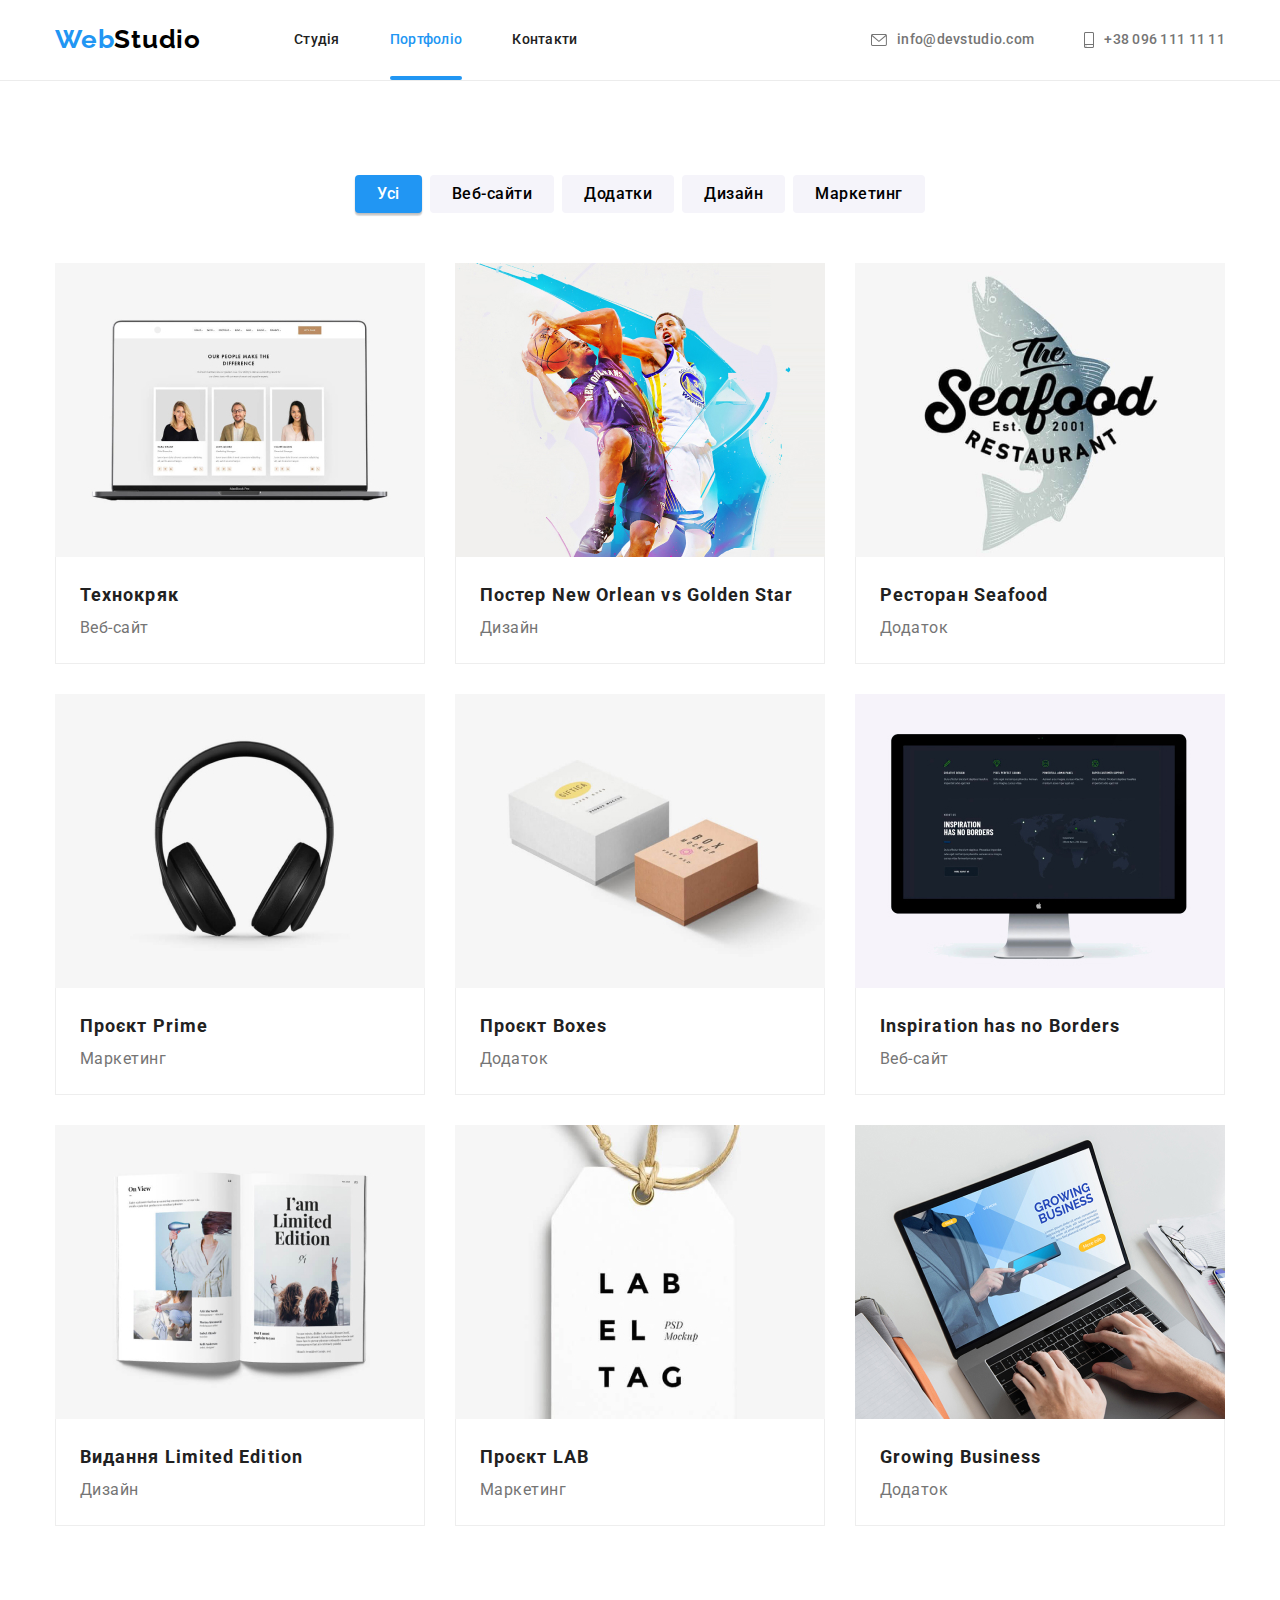
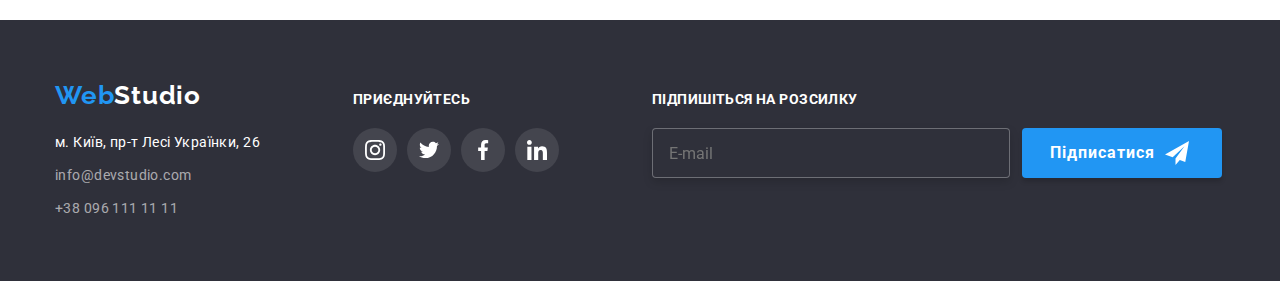
==== portfolio.html @ b96e7223 "Initial commit" ====
<!DOCTYPE html>
<html lang="uk">
  <head>
    <meta charset="UTF-8" />
    <meta http-equiv="X-UA-Compatible" content="IE=edge" />
    <meta name="viewport" content="width=device-width, initial-scale=1.0" />
    <title>Document</title>
    <link rel="preconnect" href="https://fonts.googleapis.com" />
    <link rel="preconnect" href="https://fonts.gstatic.com" crossorigin />
    <link
      href="https://fonts.googleapis.com/css2?family=Raleway:wght@700&family=Roboto:wght@400;500;700;900&display=swap"
      rel="stylesheet"
    />
    <link
      rel="stylesheet"
      href="https://cdnjs.cloudflare.com/ajax/libs/modern-normalize/1.0.0/modern-normalize.min.css"
    />
    <link rel="stylesheet" href="./styles/styles.css" />
    <link rel="stylesheet" href="./css/main.min.css" />
  </head>

  <body>
    <!-- Верхня лінія -->
    <header class="header">
      <div class="container nav-container">
        <nav class="nav">
          <a href="./index.html" class="logo logo-nav" lang="en"
            ><span class="logo-blue">Web</span>Studio</a
          >

          <ul class="menu-nav">
            <li class="menu-nav-item">
              <a href="./index.html" class="link link-menu-nav">Студія</a>
            </li>
            <li class="menu-nav-item">
              <a href="./portfolio.html" class="link link-menu-nav current">Портфоліо</a>
            </li>
            <li class="menu-nav-item">
              <a href="./" class="link link-menu-nav">Контакти</a>
            </li>
          </ul>
        </nav>
        <ul class="menu-nav">
          <li class="menu-item">
            <a href="mailto:info@devstudio.com" class="link link-menu">
              <svg class="link-menu-icon" width="16px" height="12px">
                <use href="./images/icons.svg#envelope"></use>
              </svg>
              info@devstudio.com</a
            >
          </li>
          <li class="menu-item">
            <a href="tel:+380961111111" class="link link-menu">
              <svg class="link-menu-icon" width="10px" height="16px">
                <use href="./images/icons.svg#smartphone"></use></svg
              >+38 096 111 11 11</a
            >
          </li>
        </ul>
      </div>
    </header>

    <!-- Портфоліо -->
    <main>
      <h1 class="hidden-title visually-hidden">Портфоліо</h1>
      <!-- Фільтри -->
      <section class="section filters">
        <div class="container container-filters">
          <h2 class="hidden-title visually-hidden">Проєкти</h2>
          <ul class="filters-list">
            <li class="filter filter-blue">
              <button class="filter-button filter-button-blue" type="button">Усі</button>
            </li>
            <li class="filter"><button class="filter-button" type="button">Веб-сайти</button></li>
            <li class="filter"><button class="filter-button" type="button">Додатки</button></li>
            <li class="filter"><button class="filter-button" type="button">Дизайн</button></li>
            <li class="filter"><button class="filter-button" type="button">Маркетинг</button></li>
          </ul>
          <!-- Проєкти -->
          <ul class="project-list">
            <li class="project">
              <a class="project-link" href="#">
                <img
                  class="project-img"
                  src="./images/portfolio/project1.jpg"
                  alt="ноутбук з веб-сатом на моніторі"
                  width="370"
                  height="294"
                />
                <div class="project-label">
                  <p class="project-text">
                    Ресурс пропонує комплексні пропозиції з різним рівнем функціоналу та сервісів.
                    Все це дозволить відвідувачу отримати вичерпні відомості про компанію чи
                    приватну особу.
                  </p>
                </div>
                <div class="container-project">
                  <h3 class="project-title">Технокряк</h3>
                  <p class="post project-post">Веб-сайт</p>
                </div>
              </a>
            </li>

            <li class="project">
              <a class="project-link" href="#">
                <img
                  class="project-img"
                  src="./images/portfolio/project2.jpg"
                  alt="постер бескетболістів, які боряться за м'яч"
                  width="370"
                  height="294"
                />
                <div class="project-label">
                  <p class="project-text">
                    Ресурс пропонує комплексні пропозиції з різним рівнем функціоналу та сервісів.
                    Все це дозволить відвідувачу отримати вичерпні відомості про компанію чи
                    приватну особу.
                  </p>
                </div>
                <div class="container-project">
                  <h3 class="project-title">
                    Постер <span lang="en">New Orlean vs Golden Star</span>
                  </h3>
                  <p class="post project-post">Дизайн</p>
                </div>
              </a>
            </li>

            <li class="project">
              <a class="project-link" href="#">
                <img
                  class="project-img"
                  src="./images/portfolio/project3.jpg"
                  alt="логотип ресторану"
                  width="370"
                  height="294"
                />
                <div class="project-label">
                  <p class="project-text">
                    Ресурс пропонує комплексні пропозиції з різним рівнем функціоналу та сервісів.
                    Все це дозволить відвідувачу отримати вичерпні відомості про компанію чи
                    приватну особу.
                  </p>
                </div>
                <div class="container-project">
                  <h3 class="project-title">Ресторан <span lang="en">Seafood</span></h3>
                  <p class="post project-post">Додаток</p>
                </div>
              </a>
            </li>

            <li class="project">
              <a class="project-link" href="#">
                <img
                  class="project-img"
                  src="./images/portfolio/project4.jpg"
                  alt="бездротові навушники чорного кольору"
                  width="370"
                  height="294"
                />
                <div class="project-label">
                  <p class="project-text">
                    Ресурс пропонує комплексні пропозиції з різним рівнем функціоналу та сервісів.
                    Все це дозволить відвідувачу отримати вичерпні відомості про компанію чи
                    приватну особу.
                  </p>
                </div>
                <div class="container-project">
                  <h3 class="project-title">Проєкт <span lang="en">Prime</span></h3>
                  <p class="post project-post">Маркетинг</p>
                </div>
              </a>
            </li>

            <li class="project">
              <a class="project-link" href="#">
                <img
                  class="project-img"
                  src="./images/portfolio/project5.jpg"
                  alt="біла та коричнева коричнева коробки різного розміру"
                  width="370"
                  height="294"
                />
                <div class="project-label">
                  <p class="project-text">
                    Ресурс пропонує комплексні пропозиції з різним рівнем функціоналу та сервісів.
                    Все це дозволить відвідувачу отримати вичерпні відомості про компанію чи
                    приватну особу.
                  </p>
                </div>
                <div class="container-project">
                  <h3 class="project-title">Проєкт <span lang="en">Boxes</span></h3>
                  <p class="post project-post">Додаток</p>
                </div>
              </a>
            </li>

            <li class="project">
              <a class="project-link" href="#">
                <img
                  class="project-img"
                  src="./images/portfolio/project6.jpg"
                  alt="веб-сайт чорного кольору зображений на моніторі"
                  width="370"
                  height="294"
                />
                <div class="project-label">
                  <p class="project-text">
                    Ресурс пропонує комплексні пропозиції з різним рівнем функціоналу та сервісів.
                    Все це дозволить відвідувачу отримати вичерпні відомості про компанію чи
                    приватну особу.
                  </p>
                </div>
                <div class="container-project">
                  <h3 class="project-title"><span lang="en">Inspiration has no Borders</span></h3>
                  <p class="post project-post">Веб-сайт</p>
                </div>
              </a>
            </li>

            <li class="project">
              <a class="project-link" href="#">
                <img
                  class="project-img"
                  src="./images/portfolio/project7.jpg"
                  alt="буклет з фотографіями"
                  width="370"
                  height="294"
                />
                <div class="project-label">
                  <p class="project-text">
                    Ресурс пропонує комплексні пропозиції з різним рівнем функціоналу та сервісів.
                    Все це дозволить відвідувачу отримати вичерпні відомості про компанію чи
                    приватну особу.
                  </p>
                </div>
                <div class="container-project">
                  <h3 class="project-title">Видання <span lang="en">Limited Edition</span></h3>
                  <p class="post project-post">Дизайн</p>
                </div>
              </a>
            </li>

            <li class="project">
              <a class="project-link" href="#">
                <img
                  class="project-img"
                  src="./images/portfolio/project8.jpg"
                  alt="бірка білого кольору з чорними літерами"
                  width="370"
                  height="294"
                />
                <div class="project-label">
                  <p class="project-text">
                    Ресурс пропонує комплексні пропозиції з різним рівнем функціоналу та сервісів.
                    Все це дозволить відвідувачу отримати вичерпні відомості про компанію чи
                    приватну особу.
                  </p>
                </div>
                <div class="container-project">
                  <h3 class="project-title">Проєкт <span lang="en">LAB</span></h3>
                  <p class="post project-post">Маркетинг</p>
                </div>
              </a>
            </li>

            <li class="project">
              <a class="project-link" href="#">
                <img
                  class="project-img"
                  src="./images/portfolio/project9.jpg"
                  alt="зображення рук людини крупним планом, що працює за ноутбуком"
                  width="370"
                  height="294"
                />
                <div class="project-label">
                  <p class="project-text">
                    Ресурс пропонує комплексні пропозиції з різним рівнем функціоналу та сервісів.
                    Все це дозволить відвідувачу отримати вичерпні відомості про компанію чи
                    приватну особу.
                  </p>
                </div>
                <div class="container-project">
                  <h3 class="project-title"><span lang="en">Growing Business</span></h3>
                  <p class="post project-post">Додаток</p>
                </div>
              </a>
            </li>
          </ul>
        </div>
      </section>
    </main>

    <!-- Футер -->
    <footer class="footer">
      <div class="container container-footer">
        <div class="container-footer-address">
          <a href="./index.html" class="logo" lang="en"><span class="logo-blue">Web</span>Studio</a>
          <address class="address">
            <ul class="address-list">
              <li class="address-item">
                <a
                  href="https://goo.gl/maps/6CgAFwVwDC26auBPA"
                  target="_blank"
                  class="link link-map"
                  rel="noopener noreferrer"
                  >м. Київ, пр-т Лесі Українки, 26</a
                >
              </li>
              <li class="address-item">
                <a href="mailto:info@devstudio.com" class="link address-link">info@devstudio.com</a>
              </li>
              <li class="address-item">
                <a href="tel:+380961111111" class="link address-link">+38 096 111 11 11</a>
              </li>
            </ul>
          </address>
        </div>
        <div class="container-footer-social">
          <h3 class="footer-title">Приєднуйтесь</h3>
          <ul class="social-list">
            <li class="social-item-footer">
              <a class="social-link-footer" href="#">
                <svg class="social-icon-footer" width="20" height="20">
                  <use href="./images/icons.svg#instagram"></use>
                </svg>
              </a>
            </li>
            <li class="social-item-footer">
              <a class="social-link-footer" href="#">
                <svg class="social-icon-footer" width="20" height="20">
                  <use href="./images/icons.svg#twitter"></use>
                </svg>
              </a>
            </li>
            <li class="social-item-footer">
              <a class="social-link-footer" href="#">
                <svg class="social-icon-footer" width="20" height="20">
                  <use href="./images/icons.svg#facebook"></use>
                </svg>
              </a>
            </li>
            <li class="social-item-footer">
              <a class="social-link-footer" href="#">
                <svg class="social-icon-footer" width="20" height="20">
                  <use href="./images/icons.svg#linkedin"></use>
                </svg>
              </a>
            </li>
          </ul>
        </div>
        <div class="footer-email-input">
          <h3 class="email-title">Підпишіться на розсилку</h3>
          <form class="footer-input-form" name="signup_form">
            <input class="email-input" type="email" name="email" placeholder="E-mail" />

            <button class="email-button" type="submit">
              Підписатися<svg class="email-icon" width="24" height="24">
                <use href="./images/icons.svg#send"></use>
              </svg>
            </button>
          </form>
        </div>
      </div>
    </footer>
  </body>
</html>
---- styles/styles.css ----
:root {
  --primery-black-color: #212121;
  --primery-white-color: #ffffff;
  --secondary-text-color: #757575;
  --accent-blue-color: #2196f3;
  --accent-black-color: #000000;
  --secondary-black-color: #2f303a;
  --transparency-white-color: #ffffff99;
  --hover-blue-color: #188ce8;
  --header-line-color: #ececec;
  --secondary-white-color: #f5f4fa;
  --border-line-color: #eeeeee;
}

/*========== Загальні стилі =========== */

/* * {
  box-sizing: border-box;
} */
h1,
h2,
h3,
h4,
p {
  margin-top: 0;
  margin-bottom: 0;
}

ul,
ol {
  margin-top: 0;
  margin-bottom: 0;
  padding-left: 0;
}

img {
  display: block;
}

ul {
  list-style: none;
}

body {
  background-color: var(--primery-white-color);
  color: var(--primery-black-color);

  font-family: 'roboto', sans-serif;
}

.container {
  width: 1200px;
  margin-left: auto;
  margin-right: auto;
  padding-left: 15px;
  padding-right: 15px;
}

.section {
  padding-top: 94px;
  padding-bottom: 94px;
}

.visually-hidden {
  position: absolute;
  width: 1px;
  height: 1px;
  margin: -1px;
  border: 0;
  padding: 0;

  white-space: nowrap;
  clip-path: inset(100%);
  clip: rect(0 0 0 0);
  overflow: hidden;
}

.link {
  text-decoration: none;

  transition: color 250ms;
  transition-timing-function: cubic-bezier(0.4, 0, 0.2, 1);
}
/*========== Загальні стилі =========== */

/*========== Верхня лінія / Футер ========== */

.nav-container {
  display: flex;
  align-items: center;
  justify-content: space-between;
}

.header {
  /* padding-top: 32px;
  padding-bottom: 32px; */
  border-bottom: 1px solid var(--header-line-color);
}

.nav {
  display: flex;
}

.menu-nav {
  display: flex;
  align-items: center;
}

.menu {
  display: flex;
}

.logo-nav {
  padding-top: 24px;
  padding-bottom: 25px;
  margin-right: 93px;
}

.menu-nav-item:not(:last-child) {
  margin-right: 50px;
}

.logo {
  color: var(--accent-black-color);
  font-family: 'raleway', sans-serif;
  font-weight: 700;
  font-size: 26px;
  line-height: 1.19;
  letter-spacing: 0.03em;
  text-decoration: none;
}

.logo-blue {
  color: var(--accent-blue-color);
}

.link-menu-nav {
  display: block;
  padding-top: 32px;
  padding-bottom: 32px;

  color: var(--primery-black-color);
  font-weight: 500;
  font-size: 14px;
  line-height: 1.14;
  letter-spacing: 0.02em;
}
.current {
  position: relative;
  color: var(--accent-blue-color);
}

.current::after {
  content: '';
  position: absolute;
  bottom: 0;

  display: block;
  width: 100%;
  height: 4px;
  background-color: var(--accent-blue-color);
  border-radius: 2px;
}

.link-menu {
  display: flex;
  align-items: center;
  padding-top: 32px;
  padding-bottom: 32px;

  color: var(--secondary-text-color);
  font-weight: 500;
  font-size: 14px;
  line-height: 1.14;
  letter-spacing: 0.02em;
}

.link-menu-icon {
  fill: currentColor;
  margin-right: 10px;
}

.menu-item:not(:first-child) {
  margin-left: 50px;
}

.footer {
  padding-top: 60px;
  padding-bottom: 60px;

  background-color: var(--secondary-black-color);
}

.footer .logo {
  color: var(--primery-white-color);
}

.address {
  margin-top: 20px;
}

.address-item:nth-child(2n) {
  margin-top: 9px;
  margin-bottom: 9px;
}

.link:hover,
.link:focus {
  color: var(--accent-blue-color);
  text-decoration: none;
}

.link-map {
  color: var(--primery-white-color);

  font-size: 14px;
  line-height: 1.71;
  font-style: normal;
  letter-spacing: 0.03em;
}

.link-map:hover,
.link-map:focus {
  color: var(--accent-blue-color);

  transition: color 250ms;
  transition-timing-function: cubic-bezier(0.4, 0, 0.2, 1);
}

.address-link {
  color: var(--transparency-white-color);

  font-size: 14px;
  line-height: 1.71;
  font-style: normal;
  letter-spacing: 0.03em;

  transition: color 250ms;
  transition-timing-function: cubic-bezier(0.4, 0, 0.2, 1);
}

.address-link:hover,
.address-link:focus {
  color: var(--accent-blue-color);
}

.container-footer {
  display: flex;
  align-items: baseline;
  gap: 93px;
}

/* .container-footer-social {
  margin-left: 93px;
  margin-right: 93px;
} */

.footer-title {
  margin-bottom: 20px;

  font-size: 14px;
  line-height: 1.14;
  letter-spacing: 0.03em;
  text-transform: uppercase;

  color: var(--primery-white-color);
}

.social-link-footer {
  display: flex;
  align-items: center;
  justify-content: center;
  width: 44px;
  height: 44px;
  border-radius: 50%;
  outline: none;
  background: rgba(255, 255, 255, 0.1);

  transition: background-color 250ms;
  transition-timing-function: cubic-bezier(0.4, 0, 0.2, 1);
}
.social-icon-footer {
  fill: var(--primery-white-color);
}

.social-link-footer:hover,
.social-link-footer:focus {
  background-color: var(--accent-blue-color);
}

.footer-email-input {
  width: 570px;
  height: 86px;
}

.email-title {
  margin-bottom: 20px;

  font-size: 14px;
  line-height: 1.14;
  letter-spacing: 0.03em;
  text-transform: uppercase;

  color: var(--primery-white-color);
}

.footer-input-form {
  display: flex;
}

.email-input {
  width: 358px;
  height: 50px;
  margin-right: 12px;
  padding: 15px 16px;

  color: rgba(255, 255, 255, 0.6);
  background-color: #2f303a;

  border: 1px solid rgba(255, 255, 255, 0.3);
  filter: drop-shadow(0px 4px 4px rgba(0, 0, 0, 0.15));
  border-radius: 4px;

  outline: transparent;

  transition: border-color 250ms;
  transition-timing-function: cubic-bezier(0.4, 0, 0.2, 1);
}

.email-input:hover,
.email-input:focus {
  border-color: var(--accent-blue-color);
}

.email-button {
  width: 200px;
  height: 50px;
  padding: 10px 28px;

  box-shadow: 0px 4px 4px rgba(0, 0, 0, 0.15);
  border-radius: 4px;
  border: 0;

  color: var(--primery-white-color);
  background-color: var(--accent-blue-color);

  font-weight: 700;
  font-size: 16px;
  line-height: 1.88;
  text-align: center;
  letter-spacing: 0.06em;

  display: flex;
  align-items: center;
  text-align: center;

  cursor: pointer;
}

.email-button:hover,
.email-button:focus {
  background-color: var(--hover-blue-color);
}

.email-icon {
  fill: var(--primery-white-color);
  margin-left: 10px;
  height: 100%;
}

/*========== Верхня лінія / Футер ========== */

/*= = = = = CSS index.html = = = = = */

/* =========== Герой ========== */
.hero {
  max-width: 1600px;
  height: 600px;
  margin-left: auto;
  margin-right: auto;
  padding-top: 200px;
  padding-bottom: 200px;
  background-image: linear-gradient(rgba(47, 48, 58, 0.4), rgba(47, 48, 58, 0.4)),
    url(../images/hero.jpg);
  background-color: #c4c4c4;
  background-repeat: no-repeat;
  background-position: center;
}

.hero-title {
  width: 696px;
  margin-left: auto;
  margin-right: auto;
  margin-bottom: 30px;

  color: var(--primery-white-color);
  font-weight: 900;
  font-size: 44px;
  line-height: 1.36;
  text-align: center;
  letter-spacing: 0.06em;
  text-transform: uppercase;
}

.hero-button {
  width: 216px;
  height: 50px;
  margin: 0 auto;
  display: block;

  box-shadow: 0px 4px 4px rgba(0, 0, 0, 0.15);
  border-radius: 4px;
  border: 0;

  color: var(--primery-white-color);
  background-color: var(--accent-blue-color);

  font-weight: 700;
  font-size: 16px;
  line-height: 1.88;
  text-align: center;
  letter-spacing: 0.06em;

  cursor: pointer;

  transition: background-color 250ms;
  transition-timing-function: cubic-bezier(0.4, 0, 0.2, 1);
}

.hero-button:hover,
.hero-button:focus {
  background-color: var(--hover-blue-color);
}
/* =========== Герой ========== */

/*= = = = = CSS index.html = = = = = */

/*========== Особливості =========== */

.features {
  padding-bottom: 94px;
}

.features-list {
  display: flex;
}

.features-item {
  width: 270px;
}

.icon-container {
  display: flex;
  align-items: center;
  justify-content: center;
  height: 120px;
  margin-bottom: 30px;
  background-color: var(--secondary-white-color);
  border-radius: 4px;
}

.features-item:not(:last-child) {
  margin-right: 30px;
}

.features-title {
  margin-bottom: 10px;

  font-size: 14px;
  line-height: 1.14;
  text-transform: uppercase;
  letter-spacing: 0.03em;
}

.features-post {
  font-size: 14px;
  line-height: 1.71;
  letter-spacing: 0.03em;
}

.post {
  color: var(--secondary-text-color);
}

/*========== Особливості =========== */

/*========== Чим ми займаємось ========== */
.images {
  padding-top: 0;
}

.images-list {
  display: flex;
}

.img {
  position: relative;
}

.img:not(:last-child) {
  margin-right: 30px;
}

.images-label {
  position: absolute;
  bottom: 0;

  width: 370px;
  height: 70px;

  z-index: 1;

  display: flex;
  align-items: center;
  justify-content: center;

  background: rgba(47, 48, 58, 0.8);
}

.images-text {
  font-weight: 700;
  font-size: 14px;
  line-height: 1.14;
  text-align: center;
  letter-spacing: 0.03em;
  text-transform: uppercase;

  color: #ffffff;
}

.images-title {
  margin-bottom: 50px;

  font-size: 36px;
  line-height: 1.17;
  text-align: center;
  letter-spacing: 0.03em;
}
/*========== Чим ми займаємось ========== */

/*========== Наша команда ========== */
.team {
  background-color: var(--secondary-white-color);
}

.team-title {
  margin-bottom: 50px;

  font-size: 36px;
  line-height: 1.17;
  text-align: center;
  letter-spacing: 0.03em;
}

.cards {
  display: flex;
  flex-wrap: wrap;
  gap: 30px;
}

.card {
  width: 270px;

  box-shadow: 0px 1px 3px rgba(0, 0, 0, 0.12), 0px 1px 1px rgba(0, 0, 0, 0.14),
    0px 2px 1px rgba(0, 0, 0, 0.2);
  border-radius: 0px 0px 4px 4px;
}

.container-card-info {
  padding: 30px;
  background-color: var(--primery-white-color);
  /* display: flex;
  flex-direction: column;
  align-items: center;
  flex-grow: 1; */
}

.card-title {
  margin-bottom: 10px;

  font-weight: 500;
  font-size: 16px;
  line-height: 1.19;
  text-align: center;
  letter-spacing: 0.03em;
}

.card-post {
  line-height: 1.19;
  text-align: center;
  letter-spacing: 0.03em;
  margin-bottom: 16px;
}

.social-list {
  display: flex;
  gap: 10px;
  align-items: center;
  justify-content: center;
}

.social-link {
  display: flex;
  align-items: center;
  justify-content: center;
  width: 44px;
  height: 44px;
  border-radius: 50%;
  outline: transparent;

  transition: background-color 250ms;
  transition-timing-function: cubic-bezier(0.4, 0, 0.2, 1);
}

.social-link:hover,
.social-link:focus {
  background-color: var(--accent-blue-color);
}

.social-link:hover .social-icon,
.social-link:focus .social-icon {
  fill: var(--primery-white-color);
}

.social-icon {
  fill: #afb1b8;

  transition: fill 250ms;
  transition-timing-function: cubic-bezier(0.4, 0, 0.2, 1);
}

/* ========= Наша команда ========= */

/* ========= Постійні клієнти ========= */

.clients-list {
  display: flex;
  gap: 30px;
}

.clients-link {
  display: flex;
  align-items: center;
  justify-content: center;

  width: 170px;
  height: 92px;
  border: 1px solid #afb1b8;
  border-radius: 4px;

  outline: transparent;

  transition: border-color 250ms;
  transition-timing-function: cubic-bezier(0.4, 0, 0.2, 1);
}

.clients-link:hover,
.clients-link:focus {
  border-color: var(--accent-blue-color);
}

.clients-icon {
  fill: #afb1b8;

  transition: fill 250ms;
  transition-timing-function: cubic-bezier(0.4, 0, 0.2, 1);
}

.clients-link:hover .clients-icon,
.clients-link:focus .clients-icon {
  fill: var(--accent-blue-color);
}

/*= = = = = CSS portfolio.html = = = = = */

/* ========== Портфоліо ========== */

.project-list {
  display: flex;
  flex-wrap: wrap;
  gap: 30px;
}

.project {
  width: 370px;
  background-color: var(--primery-white-color);
}

.container-project {
  position: relative;
  overflow: hidden;

  display: flex;
  flex-direction: column;

  padding: 20px 24px;

  background: var(--primery-white-color);
  border-bottom: 1px solid var(--border-line-color);
  border-left: 1px solid var(--border-line-color);
  border-right: 1px solid var(--border-line-color);
}

.project-link {
  position: relative;
  overflow: hidden;
  display: flex;
  flex-direction: column;
  text-decoration: none;

  outline: transparent;

  transition: box-shadow 250ms;
  transition-timing-function: cubic-bezier(0.4, 0, 0.2, 1);
}

.project-link:hover,
.project-link:focus {
  box-shadow: 0px 1px 1px rgba(0, 0, 0, 0.12), 0px 4px 4px rgba(0, 0, 0, 0.06),
    1px 4px 6px rgba(0, 0, 0, 0.16);
}

.project-link:hover .project-label,
.project-link:focus .project-label {
  transform: translateY(0);
}

.project-title {
  font-size: 18px;
  line-height: 2;
  letter-spacing: 0.06em;

  color: var(--primery-black-color);
}

.project-post {
  line-height: 1.88;
  letter-spacing: 0.03em;
}

.project-label {
  position: absolute;
  top: 0;
  left: 0;
  width: 100%;
  height: 100%;
  /* height: 294px; */

  padding: 63px 24px;

  transform: translateY(100%);

  transition: transform 250ms;
  transition-timing-function: cubic-bezier(0.4, 0, 0.2, 1);

  background: rgba(33, 150, 243, 0.9);
}

.project-text {
  font-style: normal;
  font-weight: 400;
  font-size: 18px;
  line-height: 1.56;
  /* or 156% */

  letter-spacing: 0.03em;

  color: #ffffff;
}

/* ========== Портфоліо ========== */

/* ========== Фільтри ========== */
.container-filters {
  display: flex;
  flex-direction: column;
  align-items: center;
}

.filters-list {
  margin-bottom: 50px;

  display: flex;
  gap: 8px;
}

.filter-button {
  padding: 6px 22px;
  border-radius: 4px;
  border: 0;

  background-color: var(--secondary-white-color);

  font-weight: 500;
  font-size: 16px;
  line-height: 1.62;
  text-align: center;
  letter-spacing: 0.03em;

  cursor: pointer;

  transition: box-shadow 250ms, color 250ms, background-color 250ms;
  transition-timing-function: cubic-bezier(0.4, 0, 0.2, 1);
}

.filter-button:hover,
.filter-button:focus {
  background-color: var(--accent-blue-color);
  color: var(--primery-white-color);

  box-shadow: 0px 3px 1px rgba(0, 0, 0, 0.1), 0px 1px 2px rgba(0, 0, 0, 0.08),
    0px 2px 2px rgba(0, 0, 0, 0.12);
}

.filter-button-blue {
  color: var(--primery-white-color);
  background-color: var(--accent-blue-color);
  box-shadow: 0px 3px 1px rgba(0, 0, 0, 0.1), 0px 1px 2px rgba(0, 0, 0, 0.08),
    0px 2px 2px rgba(0, 0, 0, 0.12);
}

/* ========== Фільтри ========== */

/*= = = = = CSS portfolio.html = = = = = */

/* ===== backdrop ===== */
.backdrop {
  position: fixed;
  width: 1600px;
  height: 1024px;
  left: 0px;
  top: 0px;
  width: 100%;
  height: 100%;

  z-index: 100;

  background: rgba(0, 0, 0, 0.2);

  transition: opacity 250ms, visibility 250ms;
  transition-timing-function: cubic-bezier(0.4, 0, 0.2, 1);
}

.modal {
  position: absolute;
  top: 50%;
  left: 50%;
  transform: translate(-50%, -50%);

  width: 528px;
  height: 581px;
  padding: 40px 40px;

  background: #ffffff;
  box-shadow: 0px 1px 3px rgba(0, 0, 0, 0.12), 0px 1px 1px rgba(0, 0, 0, 0.14),
    0px 2px 1px rgba(0, 0, 0, 0.2);
  border-radius: 4px;
}

.modal-close-button {
  position: absolute;
  width: 30px;
  height: 30px;
  right: 8px;
  top: 8px;

  display: flex;
  align-items: center;
  justify-content: center;

  background: var(--primery-white-color);
  border: 1px solid rgba(0, 0, 0, 0.1);
  border-radius: 50%;
  cursor: pointer;
}

.modal-close-button:focus .icon-close-black {
  fill: var(--accent-blue-color);
}

.icon-close-black {
  fill: var(--accent-black-color);

  transition: fill 250ms;
  transition-timing-function: cubic-bezier(0.4, 0, 0.2, 1);
}

.icon-close-black:hover {
  fill: var(--accent-blue-color);
}

.modal-title {
  margin-bottom: 12px;

  font-weight: 700;
  font-size: 20px;
  line-height: 1.15;
  text-align: center;
  letter-spacing: 0.03em;

  color: var(--primery-black-color);
}

.modal-form {
  display: flex;
  flex-direction: column;
}

.modal-input-container {
  position: relative;
  display: flex;
  flex-direction: column;
}

.modal-form-label {
  margin-bottom: 4px;

  font-size: 12px;
  line-height: 1.17;
  /* identical to box height */

  letter-spacing: 0.01em;

  color: var(--secondary-text-color);
}

.modal-form-input {
  width: 448px;
  height: 40px;
  margin-bottom: 10px;
  padding-top: 11px;
  padding-bottom: 11px;
  padding-right: 12px;
  padding-left: 37px;

  border: 1px solid rgba(33, 33, 33, 0.2);
  border-radius: 4px;

  outline: transparent;

  transition: border-color 250ms;
  transition-timing-function: cubic-bezier(0.4, 0, 0.2, 1);
}

.input-svg {
  position: absolute;
  top: 29px;
  left: 12px;

  fill: var(--primery-black-color);

  transition: fill 250ms;
  transition-timing-function: cubic-bezier(0.4, 0, 0.2, 1);

  pointer-events: none;
}

.modal-form-input:hover,
.modal-form-input:focus {
  border-color: var(--accent-blue-color);
}

.modal-form-input:hover + .input-svg,
.modal-form-input:focus + .input-svg {
  fill: var(--accent-blue-color);
}

.modal-form-textarea {
  width: 448px;
  height: 120px;
  margin-bottom: 20px;
  padding: 12px 16px;
  resize: none;

  border: 1px solid rgba(33, 33, 33, 0.2);
  border-radius: 4px;

  outline: transparent;

  font-size: 12px;
  line-height: 1.17;
  letter-spacing: 0.01em;

  transition: border-color 250ms;
  transition-timing-function: cubic-bezier(0.4, 0, 0.2, 1);
}

.modal-form-textarea:hover,
.modal-form-textarea:focus {
  border-color: var(--accent-blue-color);
}

.modal-form-textarea::placeholder {
  color: rgba(117, 117, 117, 0.5);
}

.modal-form-checkbox-wrapper {
  display: flex;
  align-items: center;
  justify-content: center;
  margin-bottom: 30px;

  font-size: 14px;
  line-height: 1.71;
  /* identical to box height, or 171% */

  letter-spacing: 0.03em;

  color: var(--secondary-text-color);

  cursor: pointer;
}

.checkbox-svg {
  margin-right: 10px;

  fill: var(--primery-white-color);

  border: 2px solid var(--primery-black-color);
  border-radius: 4px;
  cursor: pointer;

  transition: background-color 250ms, border-color 250ms, fill 250ms;
  transition-timing-function: cubic-bezier(0.4, 0, 0.2, 1);
}

.modal-input-checkbox:checked + .checkbox-svg {
  border-color: var(--accent-blue-color);
  background-color: var(--accent-blue-color);
}

.modal-input-checkbox:focus + .checkbox-svg {
  border-color: var(--accent-blue-color);
}

.checkbox-link {
  margin-left: 5px;

  font-size: 14px;
  line-height: 1.71;
  /* identical to box height, or 171% */

  letter-spacing: 0.03em;

  color: var(--accent-blue-color);
}

.modal-form-button {
  width: 200px;
  height: 50px;
  margin: 0 auto;

  font-weight: 700;
  font-size: 16px;
  line-height: 1.88;
  letter-spacing: 0.06em;
  /* identical to box height, or 188% */

  color: var(--primery-white-color);
  background-color: var(--accent-blue-color);
  box-shadow: 0px 4px 4px rgba(0, 0, 0, 0.15);
  border-radius: 4px;
  border: 0;

  outline: transparent;

  cursor: pointer;

  transition: background-color 250ms;
  transition-timing-function: cubic-bezier(0.4, 0, 0.2, 1);
}

.modal-form-button:hover,
.modal-form-button:focus {
  background-color: var(--hover-blue-color);
}

.is-hidden {
  opacity: 0;
  visibility: hidden;
  pointer-events: none;
}
---- css/main.min.css ----
/*# sourceMappingURL=main.min.css.map */
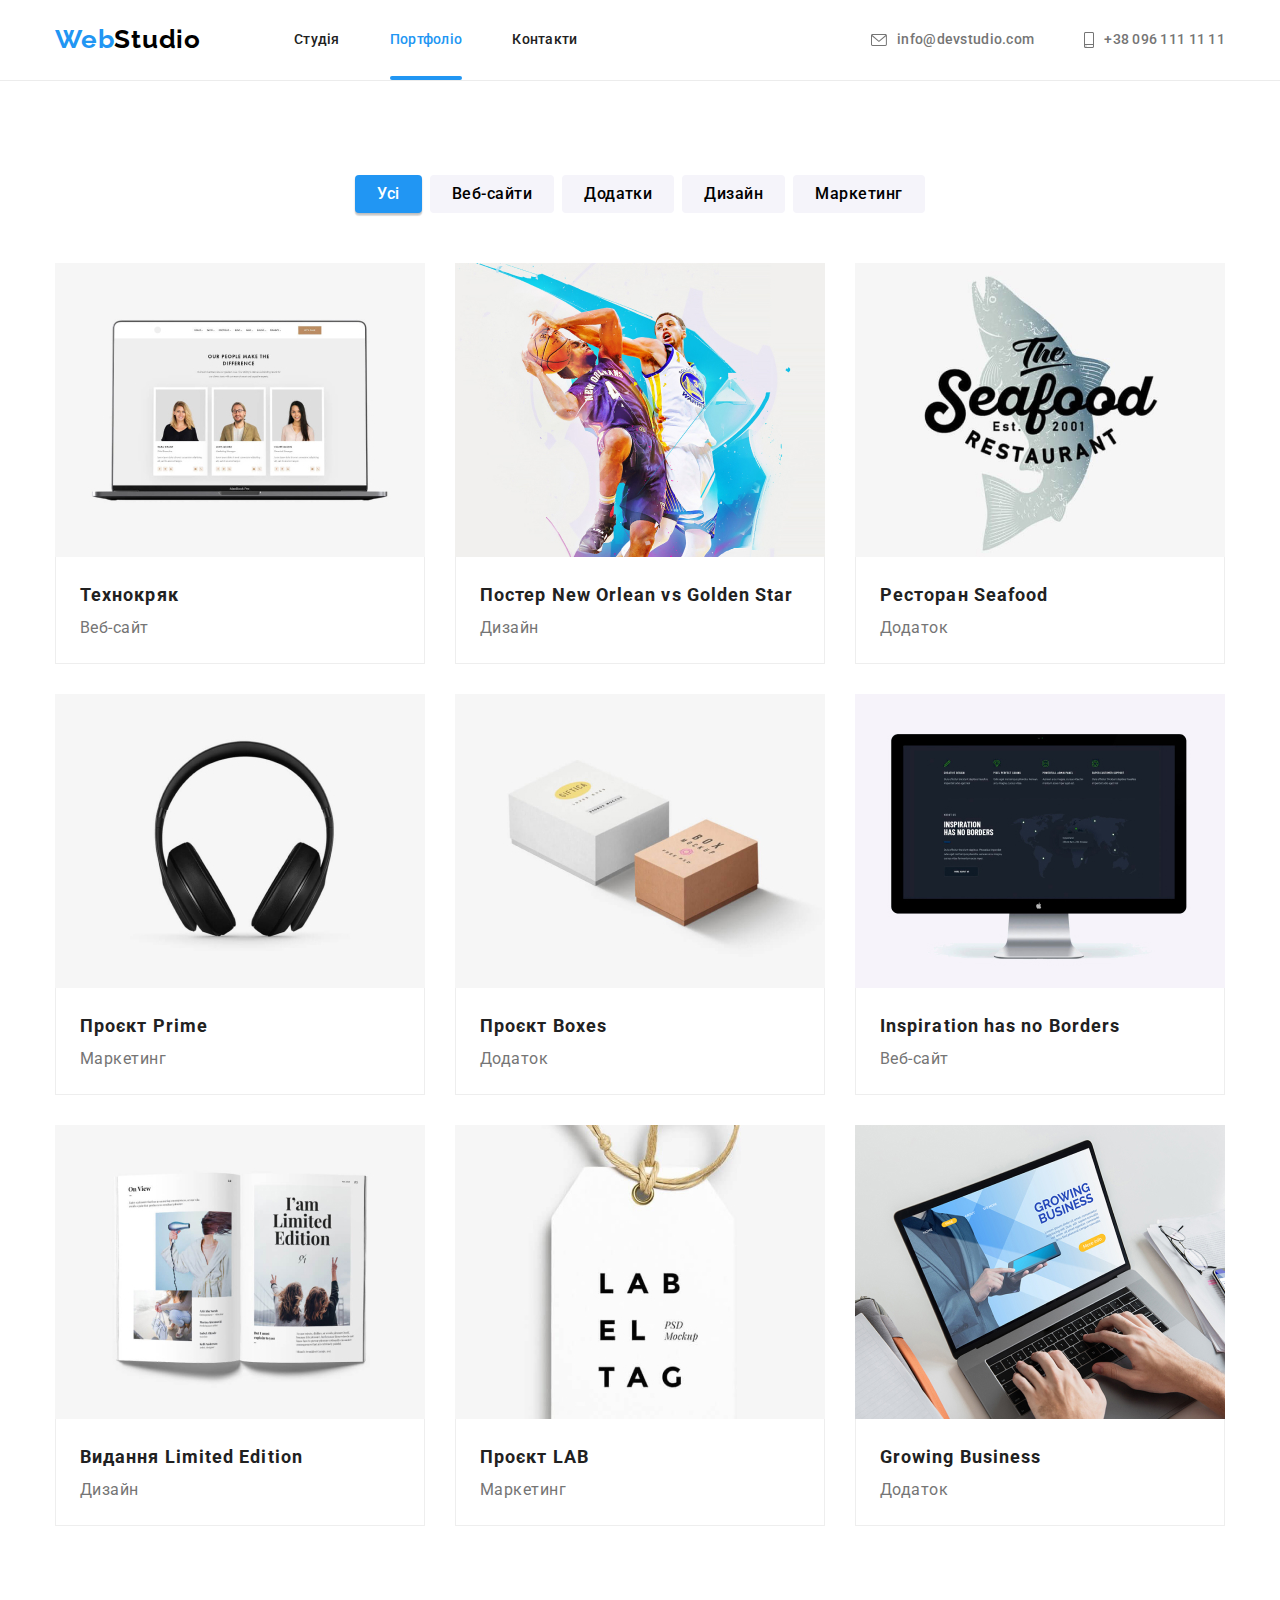
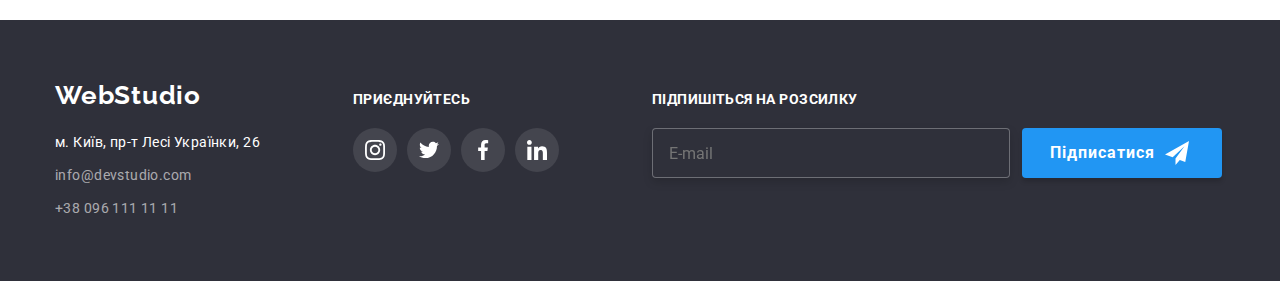
==== commit c1207234: "hw-7-header" ====
--- a/portfolio.html
+++ b/portfolio.html
@@ -15,43 +15,42 @@
       rel="stylesheet"
       href="https://cdnjs.cloudflare.com/ajax/libs/modern-normalize/1.0.0/modern-normalize.min.css"
     />
-    <link rel="stylesheet" href="./styles/styles.css" />
     <link rel="stylesheet" href="./css/main.min.css" />
   </head>
 
   <body>
     <!-- Верхня лінія -->
     <header class="header">
-      <div class="container nav-container">
-        <nav class="nav">
-          <a href="./index.html" class="logo logo-nav" lang="en"
-            ><span class="logo-blue">Web</span>Studio</a
+      <div class="container header__container">
+        <nav class="header__nav">
+          <a href="./index.html" class="logo header__logo" lang="en"
+            ><span class="logo__blue">Web</span>Studio</a
           >
 
           <ul class="menu-nav">
-            <li class="menu-nav-item">
-              <a href="./index.html" class="link link-menu-nav">Студія</a>
-            </li>
-            <li class="menu-nav-item">
-              <a href="./portfolio.html" class="link link-menu-nav current">Портфоліо</a>
-            </li>
-            <li class="menu-nav-item">
-              <a href="./" class="link link-menu-nav">Контакти</a>
+            <li class="menu-nav__item">
+              <a href="./index.html" class="link menu-nav__link">Студія</a>
+            </li>
+            <li class="menu-nav__item">
+              <a href="./portfolio.html" class="link menu-nav__link current">Портфоліо</a>
+            </li>
+            <li class="menu-nav__item">
+              <a href="./" class="link menu-nav__link">Контакти</a>
             </li>
           </ul>
         </nav>
-        <ul class="menu-nav">
-          <li class="menu-item">
-            <a href="mailto:info@devstudio.com" class="link link-menu">
-              <svg class="link-menu-icon" width="16px" height="12px">
+        <ul class="contacts">
+          <li class="contacts__item">
+            <a href="mailto:info@devstudio.com" class="link contacts__link">
+              <svg class="contacts__icon" width="16px" height="12px">
                 <use href="./images/icons.svg#envelope"></use>
               </svg>
               info@devstudio.com</a
             >
           </li>
-          <li class="menu-item">
-            <a href="tel:+380961111111" class="link link-menu">
-              <svg class="link-menu-icon" width="10px" height="16px">
+          <li class="contacts__item">
+            <a href="tel:+380961111111" class="link contacts__link">
+              <svg class="contacts__icon" width="10px" height="16px">
                 <use href="./images/icons.svg#smartphone"></use></svg
               >+38 096 111 11 11</a
             >
--- a/css/main.min.css
+++ b/css/main.min.css
@@ -1 +1 @@
-/*# sourceMappingURL=main.min.css.map */+:root{--primery-black-color: #212121;--primery-white-color: #ffffff;--secondary-text-color: #757575;--accent-blue-color: #2196f3;--accent-black-color: #000000;--secondary-black-color: #2f303a;--transparency-white-color: #ffffff99;--hover-blue-color: #188ce8;--header-line-color: #ececec;--secondary-white-color: #f5f4fa;--border-line-color: #eeeeee}.visually-hidden{position:absolute;width:1px;height:1px;margin:-1px;border:0;padding:0;white-space:nowrap;clip-path:inset(100%);clip:rect(0 0 0 0);overflow:hidden}h1,h2,h3,h4,p{margin-top:0;margin-bottom:0}ul,ol{margin-top:0;margin-bottom:0;padding-left:0}img{display:block}ul{list-style:none}body{background-color:var(--primery-white-color);color:var(--primery-black-color);font-family:"roboto",sans-serif}.link{text-decoration:none;transition:color 250ms;transition-timing-function:cubic-bezier(0.4, 0, 0.2, 1)}.link:hover,.link:focus{color:var(--accent-blue-color);text-decoration:none}.container{width:1200px;margin-left:auto;margin-right:auto;padding-left:15px;padding-right:15px}.section{padding-top:94px;padding-bottom:94px}.logo{color:var(--accent-black-color);font-family:"raleway",sans-serif;font-weight:700;font-size:26px;line-height:1.19;letter-spacing:.03em;text-decoration:none}.header__logo{padding-top:24px;padding-bottom:25px;margin-right:93px}.logo__blue{color:var(--accent-blue-color)}.footer .logo{color:var(--primery-white-color)}.main-title{margin-bottom:50px;font-size:36px;line-height:1.17;text-align:center;letter-spacing:.03em}.backdrop{position:fixed;width:1600px;height:1024px;left:0px;top:0px;width:100%;height:100%;z-index:100;background:rgba(0,0,0,.2);transition:opacity 250ms,visibility 250ms;transition-timing-function:cubic-bezier(0.4, 0, 0.2, 1)}.is-hidden{opacity:0;visibility:hidden;pointer-events:none}.modal-close-button{position:absolute;width:30px;height:30px;right:8px;top:8px;display:flex;align-items:center;justify-content:center;background:var(--primery-white-color);border:1px solid rgba(0,0,0,.1);border-radius:50%;cursor:pointer}.icon-close-black{fill:var(--accent-black-color);transition:fill 250ms;transition-timing-function:cubic-bezier(0.4, 0, 0.2, 1)}.modal-close-button:focus .icon-close-black{fill:var(--accent-blue-color)}.icon-close-black:hover{fill:var(--accent-blue-color)}.modal-title{margin-bottom:12px;font-weight:700;font-size:20px;line-height:1.15;text-align:center;letter-spacing:.03em;color:var(--primery-black-color)}.modal-form{display:flex;flex-direction:column}.modal-input-container{position:relative;display:flex;flex-direction:column}.modal-form-label{margin-bottom:4px;font-size:12px;line-height:1.17;letter-spacing:.01em;color:var(--secondary-text-color)}.modal-form-input{width:448px;height:40px;margin-bottom:10px;padding-top:11px;padding-bottom:11px;padding-right:12px;padding-left:37px;border:1px solid rgba(33,33,33,.2);border-radius:4px;outline:rgba(0,0,0,0);transition:border-color 250ms;transition-timing-function:cubic-bezier(0.4, 0, 0.2, 1)}.modal-form-input:hover,.modal-form-input:focus{border-color:var(--accent-blue-color)}.input-svg{position:absolute;top:29px;left:12px;fill:var(--primery-black-color);transition:fill 250ms;transition-timing-function:cubic-bezier(0.4, 0, 0.2, 1);pointer-events:none}.modal-form-input:hover+.input-svg,.modal-form-input:focus+.input-svg{fill:var(--accent-blue-color)}.modal-form-textarea{width:448px;height:120px;margin-bottom:20px;padding:12px 16px;resize:none;border:1px solid rgba(33,33,33,.2);border-radius:4px;outline:rgba(0,0,0,0);font-size:12px;line-height:1.17;letter-spacing:.01em;transition:border-color 250ms;transition-timing-function:cubic-bezier(0.4, 0, 0.2, 1)}.modal-form-textarea:hover,.modal-form-textarea:focus{border-color:var(--accent-blue-color)}.modal-form-textarea::placeholder{color:rgba(117,117,117,.5)}.modal-form-checkbox-wrapper{display:flex;align-items:center;justify-content:center;margin-bottom:30px;font-size:14px;line-height:1.71;letter-spacing:.03em;color:var(--secondary-text-color);cursor:pointer}.checkbox-svg{margin-right:10px;fill:var(--primery-white-color);border:2px solid var(--primery-black-color);border-radius:4px;cursor:pointer;transition:background-color 250ms,border-color 250ms,fill 250ms;transition-timing-function:cubic-bezier(0.4, 0, 0.2, 1)}.modal-input-checkbox:checked+.checkbox-svg{border-color:var(--accent-blue-color);background-color:var(--accent-blue-color)}.modal-input-checkbox:focus+.checkbox-svg{border-color:var(--accent-blue-color)}.checkbox-link{margin-left:5px;font-size:14px;line-height:1.71;letter-spacing:.03em;color:var(--accent-blue-color)}.modal{position:absolute;top:50%;left:50%;transform:translate(-50%, -50%);width:528px;height:581px;padding:40px 40px;background:#fff;box-shadow:0px 1px 3px rgba(0,0,0,.12),0px 1px 1px rgba(0,0,0,.14),0px 2px 1px rgba(0,0,0,.2);border-radius:4px}.hero-button{width:216px;height:50px;margin:0 auto;display:block;box-shadow:0px 4px 4px rgba(0,0,0,.15);border-radius:4px;border:0;color:var(--primery-white-color);background-color:var(--accent-blue-color);font-weight:700;font-size:16px;line-height:1.88;text-align:center;letter-spacing:.06em;cursor:pointer;transition:background-color 250ms;transition-timing-function:cubic-bezier(0.4, 0, 0.2, 1)}.hero-button:hover,.hero-button:focus{background-color:var(--hover-blue-color)}.modal-form-button{width:200px;height:50px;margin:0 auto;font-weight:700;font-size:16px;line-height:1.88;letter-spacing:.06em;color:var(--primery-white-color);background-color:var(--accent-blue-color);box-shadow:0px 4px 4px rgba(0,0,0,.15);border-radius:4px;border:0;outline:rgba(0,0,0,0);cursor:pointer;transition:background-color 250ms;transition-timing-function:cubic-bezier(0.4, 0, 0.2, 1)}.modal-form-button:hover,.modal-form-button:focus{background-color:var(--hover-blue-color)}.email-button{display:flex;align-items:center;text-align:center;width:200px;height:50px;padding:10px 28px;box-shadow:0px 4px 4px rgba(0,0,0,.15);border-radius:4px;border:0;color:var(--primery-white-color);background-color:var(--accent-blue-color);font-weight:700;font-size:16px;line-height:1.88;text-align:center;letter-spacing:.06em;cursor:pointer}.email-button:hover,.email-button:focus{background-color:var(--hover-blue-color)}.email-icon{fill:var(--primery-white-color);margin-left:10px;height:100%}.social-link{display:flex;align-items:center;justify-content:center;width:44px;height:44px;border-radius:50%;outline:rgba(0,0,0,0);transition:background-color 250ms;transition-timing-function:cubic-bezier(0.4, 0, 0.2, 1)}.social-link:hover,.social-link:focus{background-color:var(--accent-blue-color)}.social-icon{fill:#afb1b8;transition:fill 250ms;transition-timing-function:cubic-bezier(0.4, 0, 0.2, 1)}.social-link:hover .social-icon,.social-link:focus .social-icon{fill:var(--primery-white-color)}.social-link-footer{display:flex;align-items:center;justify-content:center;width:44px;height:44px;border-radius:50%;outline:none;background:rgba(255,255,255,.1);transition:background-color 250ms;transition-timing-function:cubic-bezier(0.4, 0, 0.2, 1)}.social-link-footer .social-link-footer:hover,.social-link-footer .social-link-footer:focus{background-color:var(--accent-blue-color)}.social-icon-footer{fill:var(--primery-white-color)}.header{border-bottom:1px solid var(--header-line-color)}.header__container{display:flex;align-items:center;justify-content:space-between}.header__nav{display:flex}.menu-nav{display:flex;align-items:center}.menu-nav__item:not(:last-child){margin-right:50px}.menu-nav__link{display:block;padding-top:32px;padding-bottom:32px;color:var(--primery-black-color);font-weight:500;font-size:14px;line-height:1.14;letter-spacing:.02em}.current{position:relative;color:var(--accent-blue-color)}.current::after{content:"";position:absolute;bottom:0;display:block;width:100%;height:4px;background-color:var(--accent-blue-color);border-radius:2px}.contacts{display:flex;align-items:center}.contacts__link{display:flex;align-items:center;padding-top:32px;padding-bottom:32px;color:var(--secondary-text-color);font-weight:500;font-size:14px;line-height:1.14;letter-spacing:.02em}.contacts__icon{fill:currentColor;margin-right:10px}.contacts__item:not(:first-child){margin-left:50px}.hero{max-width:1600px;height:600px;margin-left:auto;margin-right:auto;padding-top:200px;padding-bottom:200px;background-image:linear-gradient(rgba(47, 48, 58, 0.4), rgba(47, 48, 58, 0.4)),url(../images/hero.jpg);background-color:#c4c4c4;background-repeat:no-repeat;background-position:center}.hero-title{width:696px;margin-left:auto;margin-right:auto;margin-bottom:30px;color:var(--primery-white-color);font-weight:900;font-size:44px;line-height:1.36;text-align:center;letter-spacing:.06em;text-transform:uppercase}.features{padding-bottom:94px}.features-list{display:flex}.features-item{width:270px}.features-item:not(:last-child){margin-right:30px}.icon-container{display:flex;align-items:center;justify-content:center;height:120px;margin-bottom:30px;background-color:var(--secondary-white-color);border-radius:4px}.features-title{margin-bottom:10px;font-size:14px;line-height:1.14;text-transform:uppercase;letter-spacing:.03em}.features-post{font-size:14px;line-height:1.71;letter-spacing:.03em}.post{color:var(--secondary-text-color)}.images{padding-top:0}.images-list{display:flex}.img{position:relative}.img:not(:last-child){margin-right:30px}.images-label{position:absolute;bottom:0;width:370px;height:70px;z-index:1;display:flex;align-items:center;justify-content:center;background:rgba(47,48,58,.8)}.images-text{font-weight:700;font-size:14px;line-height:1.14;text-align:center;letter-spacing:.03em;text-transform:uppercase;color:#fff}.team{background-color:var(--secondary-white-color)}.cards{display:flex;flex-wrap:wrap;gap:30px}.card{width:270px;box-shadow:0px 1px 3px rgba(0,0,0,.12),0px 1px 1px rgba(0,0,0,.14),0px 2px 1px rgba(0,0,0,.2);border-radius:0px 0px 4px 4px}.container-card-info{padding:30px;background-color:var(--primery-white-color)}.card-title{margin-bottom:10px;font-weight:500;font-size:16px;line-height:1.19;text-align:center;letter-spacing:.03em}.card-post{line-height:1.19;text-align:center;letter-spacing:.03em;margin-bottom:16px}.social-list{display:flex;align-items:center;justify-content:center;gap:10px}.clients-list{display:flex;gap:30px}.clients-link{display:flex;align-items:center;justify-content:center;width:170px;height:92px;border:1px solid #afb1b8;border-radius:4px;outline:rgba(0,0,0,0);transition:border-color 250ms;transition-timing-function:cubic-bezier(0.4, 0, 0.2, 1)}.clients-link:hover,.clients-link:focus{border-color:var(--accent-blue-color)}.clients-icon{fill:#afb1b8;transition:fill 250ms;transition-timing-function:cubic-bezier(0.4, 0, 0.2, 1)}.clients-link:hover .clients-icon,.clients-link:focus .clients-icon{fill:var(--accent-blue-color)}.container-filters{display:flex;flex-direction:column;align-items:center}.filters-list{margin-bottom:50px;display:flex;gap:8px}.filter-button{padding:6px 22px;border-radius:4px;border:0;background-color:var(--secondary-white-color);font-weight:500;font-size:16px;line-height:1.62;text-align:center;letter-spacing:.03em;cursor:pointer;transition:box-shadow 250ms,color 250ms,background-color 250ms;transition-timing-function:cubic-bezier(0.4, 0, 0.2, 1)}.filter-button:hover,.filter-button:focus{background-color:var(--accent-blue-color);color:var(--primery-white-color);box-shadow:0px 3px 1px rgba(0,0,0,.1),0px 1px 2px rgba(0,0,0,.08),0px 2px 2px rgba(0,0,0,.12)}.filter-button-blue{color:var(--primery-white-color);background-color:var(--accent-blue-color);box-shadow:0px 3px 1px rgba(0,0,0,.1),0px 1px 2px rgba(0,0,0,.08),0px 2px 2px rgba(0,0,0,.12)}.project-list{display:flex;flex-wrap:wrap;gap:30px}.project{width:370px;background-color:var(--primery-white-color)}.container-project{position:relative;overflow:hidden;display:flex;flex-direction:column;padding:20px 24px;background:var(--primery-white-color);border-bottom:1px solid var(--border-line-color);border-left:1px solid var(--border-line-color);border-right:1px solid var(--border-line-color)}.project-link{position:relative;overflow:hidden;display:flex;flex-direction:column;text-decoration:none;outline:rgba(0,0,0,0);transition:box-shadow 250ms;transition-timing-function:cubic-bezier(0.4, 0, 0.2, 1)}.project-link:hover,.project-link:focus{box-shadow:0px 1px 1px rgba(0,0,0,.12),0px 4px 4px rgba(0,0,0,.06),1px 4px 6px rgba(0,0,0,.16)}.project-title{font-size:18px;line-height:2;letter-spacing:.06em;color:var(--primery-black-color)}.project-post{line-height:1.88;letter-spacing:.03em}.project-label{position:absolute;top:0;left:0;width:100%;height:100%;padding:63px 24px;transform:translateY(100%);transition:transform 250ms;transition-timing-function:cubic-bezier(0.4, 0, 0.2, 1);background:rgba(33,150,243,.9)}.project-link:hover .project-label,.project-link:focus .project-label{transform:translateY(0)}.project-text{font-style:normal;font-weight:400;font-size:18px;line-height:1.56;letter-spacing:.03em;color:#fff}.footer{padding-top:60px;padding-bottom:60px;background-color:var(--secondary-black-color)}.address{margin-top:20px}.address-item:nth-child(2n){margin-top:9px;margin-bottom:9px}.link-map{color:var(--primery-white-color);font-size:14px;line-height:1.71;font-style:normal;letter-spacing:.03em}.link-map:hover,.link-map:focus{color:var(--accent-blue-color);transition:color 250ms;transition-timing-function:cubic-bezier(0.4, 0, 0.2, 1)}.address-link{color:var(--transparency-white-color);font-size:14px;line-height:1.71;font-style:normal;letter-spacing:.03em;transition:color 250ms;transition-timing-function:cubic-bezier(0.4, 0, 0.2, 1)}.address-link:hover,.address-link:focus{color:var(--accent-blue-color)}.container-footer{display:flex;align-items:baseline;gap:93px}.footer-title{margin-bottom:20px;font-size:14px;line-height:1.14;letter-spacing:.03em;text-transform:uppercase;color:var(--primery-white-color)}.footer-email-input{width:570px;height:86px}.email-title{margin-bottom:20px;font-size:14px;line-height:1.14;letter-spacing:.03em;text-transform:uppercase;color:var(--primery-white-color)}.footer-input-form{display:flex}.email-input{width:358px;height:50px;margin-right:12px;padding:15px 16px;color:rgba(255,255,255,.6);background-color:#2f303a;border:1px solid rgba(255,255,255,.3);filter:drop-shadow(0px 4px 4px rgba(0, 0, 0, 0.15));border-radius:4px;outline:rgba(0,0,0,0);transition:border-color 250ms;transition-timing-function:cubic-bezier(0.4, 0, 0.2, 1)}.email-input:hover,.email-input:focus{border-color:var(--accent-blue-color)}/*# sourceMappingURL=main.min.css.map */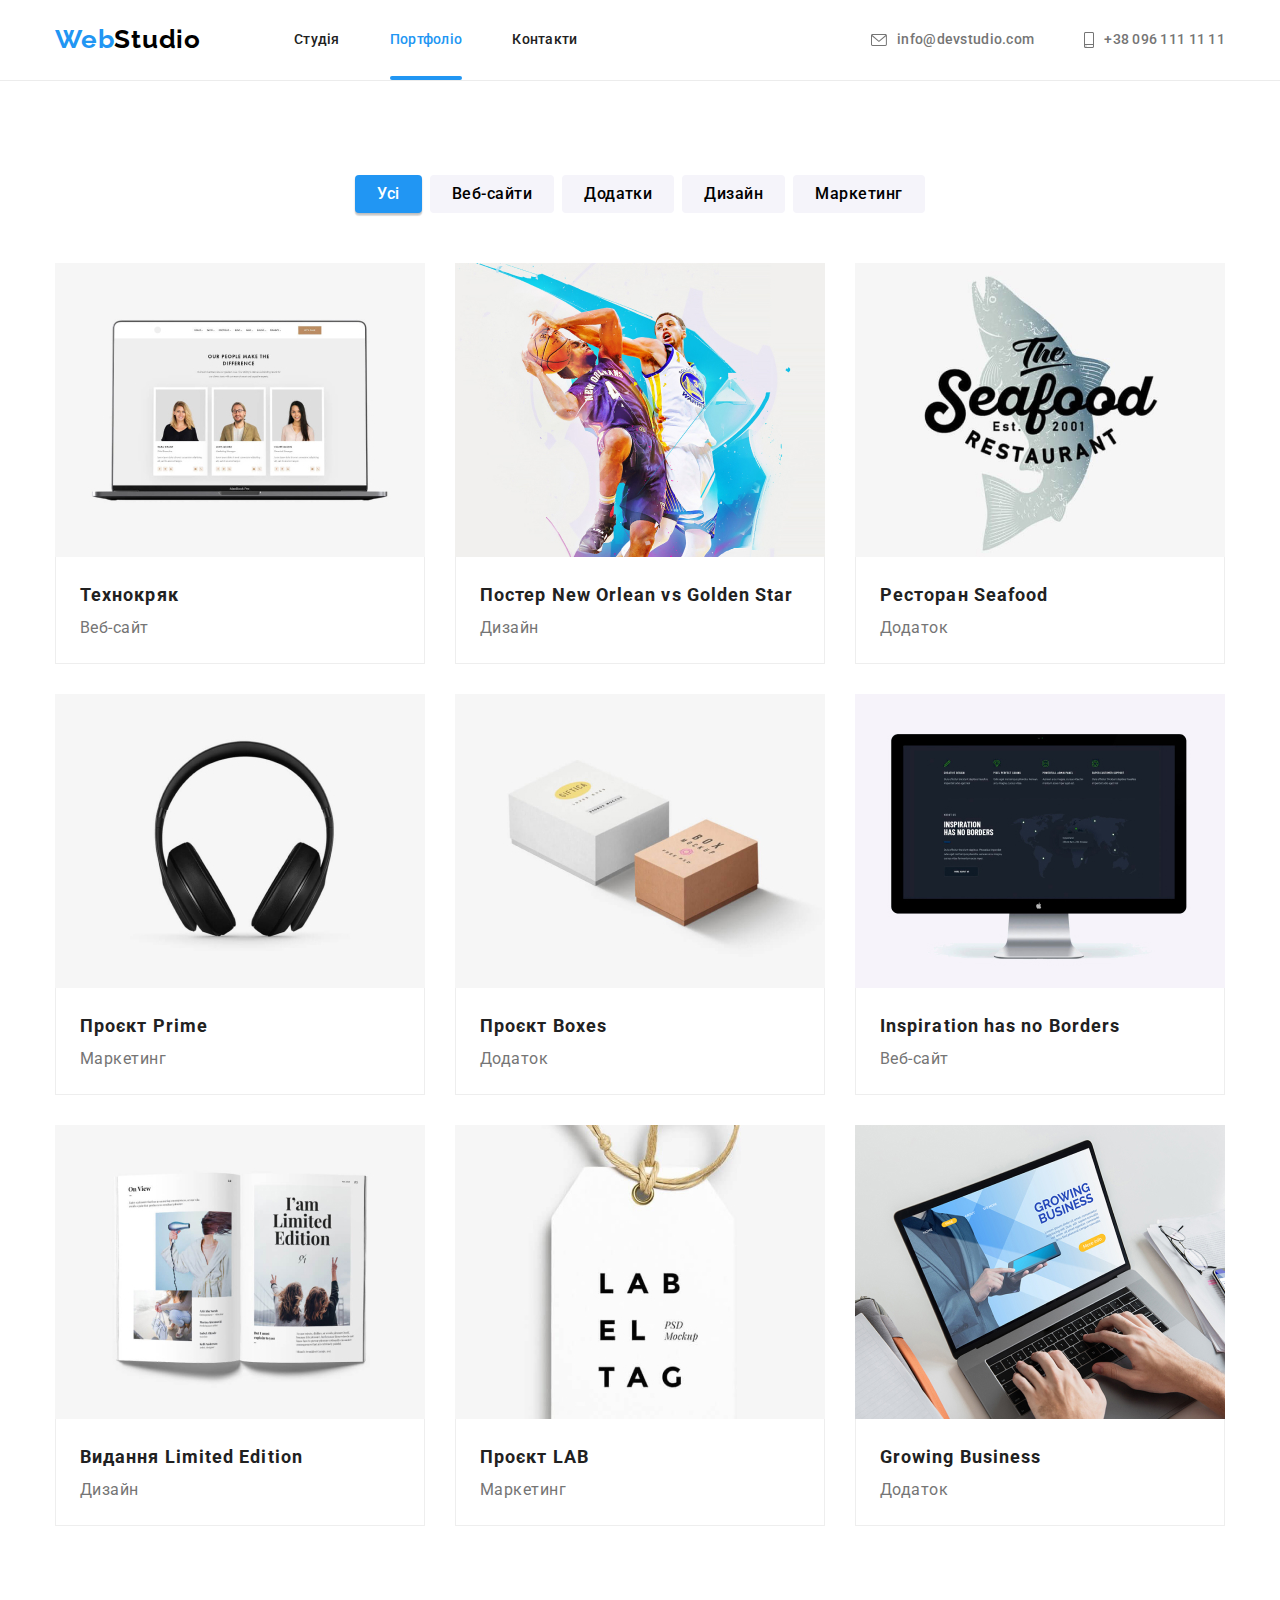
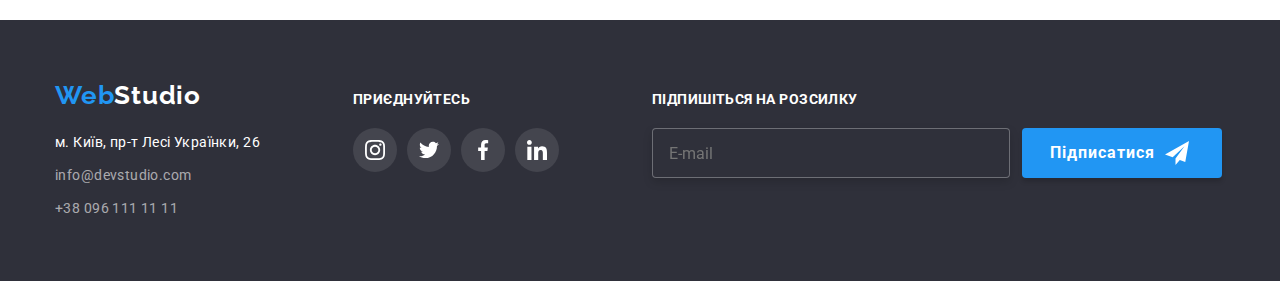
==== commit df7a7349: "hw-7-portfolio" ====
--- a/portfolio.html
+++ b/portfolio.html
@@ -61,227 +61,235 @@
 
     <!-- Портфоліо -->
     <main>
-      <h1 class="hidden-title visually-hidden">Портфоліо</h1>
+      <h1 class="visually-hidden">Портфоліо</h1>
       <!-- Фільтри -->
-      <section class="section filters">
-        <div class="container container-filters">
-          <h2 class="hidden-title visually-hidden">Проєкти</h2>
-          <ul class="filters-list">
-            <li class="filter filter-blue">
-              <button class="filter-button filter-button-blue" type="button">Усі</button>
-            </li>
-            <li class="filter"><button class="filter-button" type="button">Веб-сайти</button></li>
-            <li class="filter"><button class="filter-button" type="button">Додатки</button></li>
-            <li class="filter"><button class="filter-button" type="button">Дизайн</button></li>
-            <li class="filter"><button class="filter-button" type="button">Маркетинг</button></li>
+      <section class="section projects">
+        <div class="container projects__container">
+          <h2 class="visually-hidden">Проєкти</h2>
+          <ul class="filters__list">
+            <li class="filters__item">
+              <button class="filters__button filters__button-blue" type="button">Усі</button>
+            </li>
+            <li class="filters__item">
+              <button class="filters__button" type="button">Веб-сайти</button>
+            </li>
+            <li class="filters__item">
+              <button class="filters__button" type="button">Додатки</button>
+            </li>
+            <li class="filters__item">
+              <button class="filters__button" type="button">Дизайн</button>
+            </li>
+            <li class="filters__item">
+              <button class="filters__button" type="button">Маркетинг</button>
+            </li>
           </ul>
           <!-- Проєкти -->
-          <ul class="project-list">
-            <li class="project">
-              <a class="project-link" href="#">
-                <img
-                  class="project-img"
+          <ul class="projects__list">
+            <li class="projects__item">
+              <a class="projects__link" href="#">
+                <img
+                  class="projects__img"
                   src="./images/portfolio/project1.jpg"
                   alt="ноутбук з веб-сатом на моніторі"
                   width="370"
                   height="294"
                 />
-                <div class="project-label">
-                  <p class="project-text">
-                    Ресурс пропонує комплексні пропозиції з різним рівнем функціоналу та сервісів.
-                    Все це дозволить відвідувачу отримати вичерпні відомості про компанію чи
-                    приватну особу.
-                  </p>
-                </div>
-                <div class="container-project">
-                  <h3 class="project-title">Технокряк</h3>
-                  <p class="post project-post">Веб-сайт</p>
-                </div>
-              </a>
-            </li>
-
-            <li class="project">
-              <a class="project-link" href="#">
-                <img
-                  class="project-img"
+                <div class="projects__label">
+                  <p class="projects__text">
+                    Ресурс пропонує комплексні пропозиції з різним рівнем функціоналу та сервісів.
+                    Все це дозволить відвідувачу отримати вичерпні відомості про компанію чи
+                    приватну особу.
+                  </p>
+                </div>
+                <div class="projects__info">
+                  <h3 class="projects__title">Технокряк</h3>
+                  <p class="projects__post">Веб-сайт</p>
+                </div>
+              </a>
+            </li>
+
+            <li class="projects__item">
+              <a class="projects__link" href="#">
+                <img
+                  class="projects__img"
                   src="./images/portfolio/project2.jpg"
                   alt="постер бескетболістів, які боряться за м'яч"
                   width="370"
                   height="294"
                 />
-                <div class="project-label">
-                  <p class="project-text">
-                    Ресурс пропонує комплексні пропозиції з різним рівнем функціоналу та сервісів.
-                    Все це дозволить відвідувачу отримати вичерпні відомості про компанію чи
-                    приватну особу.
-                  </p>
-                </div>
-                <div class="container-project">
-                  <h3 class="project-title">
+                <div class="projects__label">
+                  <p class="projects__text">
+                    Ресурс пропонує комплексні пропозиції з різним рівнем функціоналу та сервісів.
+                    Все це дозволить відвідувачу отримати вичерпні відомості про компанію чи
+                    приватну особу.
+                  </p>
+                </div>
+                <div class="projects__info">
+                  <h3 class="projects__title">
                     Постер <span lang="en">New Orlean vs Golden Star</span>
                   </h3>
-                  <p class="post project-post">Дизайн</p>
-                </div>
-              </a>
-            </li>
-
-            <li class="project">
-              <a class="project-link" href="#">
-                <img
-                  class="project-img"
+                  <p class="projects__post">Дизайн</p>
+                </div>
+              </a>
+            </li>
+
+            <li class="projects__item">
+              <a class="projects__link" href="#">
+                <img
+                  class="projects__img"
                   src="./images/portfolio/project3.jpg"
                   alt="логотип ресторану"
                   width="370"
                   height="294"
                 />
-                <div class="project-label">
-                  <p class="project-text">
-                    Ресурс пропонує комплексні пропозиції з різним рівнем функціоналу та сервісів.
-                    Все це дозволить відвідувачу отримати вичерпні відомості про компанію чи
-                    приватну особу.
-                  </p>
-                </div>
-                <div class="container-project">
-                  <h3 class="project-title">Ресторан <span lang="en">Seafood</span></h3>
-                  <p class="post project-post">Додаток</p>
-                </div>
-              </a>
-            </li>
-
-            <li class="project">
-              <a class="project-link" href="#">
-                <img
-                  class="project-img"
+                <div class="projects__label">
+                  <p class="projects__text">
+                    Ресурс пропонує комплексні пропозиції з різним рівнем функціоналу та сервісів.
+                    Все це дозволить відвідувачу отримати вичерпні відомості про компанію чи
+                    приватну особу.
+                  </p>
+                </div>
+                <div class="projects__info">
+                  <h3 class="projects__title">Ресторан <span lang="en">Seafood</span></h3>
+                  <p class="projects__post">Додаток</p>
+                </div>
+              </a>
+            </li>
+
+            <li class="projects__item">
+              <a class="projects__link" href="#">
+                <img
+                  class="projects__img"
                   src="./images/portfolio/project4.jpg"
                   alt="бездротові навушники чорного кольору"
                   width="370"
                   height="294"
                 />
-                <div class="project-label">
-                  <p class="project-text">
-                    Ресурс пропонує комплексні пропозиції з різним рівнем функціоналу та сервісів.
-                    Все це дозволить відвідувачу отримати вичерпні відомості про компанію чи
-                    приватну особу.
-                  </p>
-                </div>
-                <div class="container-project">
-                  <h3 class="project-title">Проєкт <span lang="en">Prime</span></h3>
-                  <p class="post project-post">Маркетинг</p>
-                </div>
-              </a>
-            </li>
-
-            <li class="project">
-              <a class="project-link" href="#">
-                <img
-                  class="project-img"
+                <div class="projects__label">
+                  <p class="projects__text">
+                    Ресурс пропонує комплексні пропозиції з різним рівнем функціоналу та сервісів.
+                    Все це дозволить відвідувачу отримати вичерпні відомості про компанію чи
+                    приватну особу.
+                  </p>
+                </div>
+                <div class="projects__info">
+                  <h3 class="projects__title">Проєкт <span lang="en">Prime</span></h3>
+                  <p class="projects__post">Маркетинг</p>
+                </div>
+              </a>
+            </li>
+
+            <li class="projects__item">
+              <a class="projects__link" href="#">
+                <img
+                  class="projects__img"
                   src="./images/portfolio/project5.jpg"
                   alt="біла та коричнева коричнева коробки різного розміру"
                   width="370"
                   height="294"
                 />
-                <div class="project-label">
-                  <p class="project-text">
-                    Ресурс пропонує комплексні пропозиції з різним рівнем функціоналу та сервісів.
-                    Все це дозволить відвідувачу отримати вичерпні відомості про компанію чи
-                    приватну особу.
-                  </p>
-                </div>
-                <div class="container-project">
-                  <h3 class="project-title">Проєкт <span lang="en">Boxes</span></h3>
-                  <p class="post project-post">Додаток</p>
-                </div>
-              </a>
-            </li>
-
-            <li class="project">
-              <a class="project-link" href="#">
-                <img
-                  class="project-img"
+                <div class="projects__label">
+                  <p class="projects__ext">
+                    Ресурс пропонує комплексні пропозиції з різним рівнем функціоналу та сервісів.
+                    Все це дозволить відвідувачу отримати вичерпні відомості про компанію чи
+                    приватну особу.
+                  </p>
+                </div>
+                <div class="projects__info">
+                  <h3 class="projects__title">Проєкт <span lang="en">Boxes</span></h3>
+                  <p class="projects__post">Додаток</p>
+                </div>
+              </a>
+            </li>
+
+            <li class="projects__item">
+              <a class="projects__link" href="#">
+                <img
+                  class="projects__img"
                   src="./images/portfolio/project6.jpg"
                   alt="веб-сайт чорного кольору зображений на моніторі"
                   width="370"
                   height="294"
                 />
-                <div class="project-label">
-                  <p class="project-text">
-                    Ресурс пропонує комплексні пропозиції з різним рівнем функціоналу та сервісів.
-                    Все це дозволить відвідувачу отримати вичерпні відомості про компанію чи
-                    приватну особу.
-                  </p>
-                </div>
-                <div class="container-project">
-                  <h3 class="project-title"><span lang="en">Inspiration has no Borders</span></h3>
-                  <p class="post project-post">Веб-сайт</p>
-                </div>
-              </a>
-            </li>
-
-            <li class="project">
-              <a class="project-link" href="#">
-                <img
-                  class="project-img"
+                <div class="projects__label">
+                  <p class="projects__text">
+                    Ресурс пропонує комплексні пропозиції з різним рівнем функціоналу та сервісів.
+                    Все це дозволить відвідувачу отримати вичерпні відомості про компанію чи
+                    приватну особу.
+                  </p>
+                </div>
+                <div class="projects__info">
+                  <h3 class="projects__title"><span lang="en">Inspiration has no Borders</span></h3>
+                  <p class="projects__post">Веб-сайт</p>
+                </div>
+              </a>
+            </li>
+
+            <li class="projects__item">
+              <a class="projects__link" href="#">
+                <img
+                  class="projects__img"
                   src="./images/portfolio/project7.jpg"
                   alt="буклет з фотографіями"
                   width="370"
                   height="294"
                 />
-                <div class="project-label">
-                  <p class="project-text">
-                    Ресурс пропонує комплексні пропозиції з різним рівнем функціоналу та сервісів.
-                    Все це дозволить відвідувачу отримати вичерпні відомості про компанію чи
-                    приватну особу.
-                  </p>
-                </div>
-                <div class="container-project">
-                  <h3 class="project-title">Видання <span lang="en">Limited Edition</span></h3>
-                  <p class="post project-post">Дизайн</p>
-                </div>
-              </a>
-            </li>
-
-            <li class="project">
-              <a class="project-link" href="#">
-                <img
-                  class="project-img"
+                <div class="projects__label">
+                  <p class="projects__text">
+                    Ресурс пропонує комплексні пропозиції з різним рівнем функціоналу та сервісів.
+                    Все це дозволить відвідувачу отримати вичерпні відомості про компанію чи
+                    приватну особу.
+                  </p>
+                </div>
+                <div class="projects__info">
+                  <h3 class="projects__title">Видання <span lang="en">Limited Edition</span></h3>
+                  <p class="projects__post">Дизайн</p>
+                </div>
+              </a>
+            </li>
+
+            <li class="projects__item">
+              <a class="projects__link" href="#">
+                <img
+                  class="projects__img"
                   src="./images/portfolio/project8.jpg"
                   alt="бірка білого кольору з чорними літерами"
                   width="370"
                   height="294"
                 />
-                <div class="project-label">
-                  <p class="project-text">
-                    Ресурс пропонує комплексні пропозиції з різним рівнем функціоналу та сервісів.
-                    Все це дозволить відвідувачу отримати вичерпні відомості про компанію чи
-                    приватну особу.
-                  </p>
-                </div>
-                <div class="container-project">
-                  <h3 class="project-title">Проєкт <span lang="en">LAB</span></h3>
-                  <p class="post project-post">Маркетинг</p>
-                </div>
-              </a>
-            </li>
-
-            <li class="project">
-              <a class="project-link" href="#">
-                <img
-                  class="project-img"
+                <div class="projects__label">
+                  <p class="projects__text">
+                    Ресурс пропонує комплексні пропозиції з різним рівнем функціоналу та сервісів.
+                    Все це дозволить відвідувачу отримати вичерпні відомості про компанію чи
+                    приватну особу.
+                  </p>
+                </div>
+                <div class="projects__info">
+                  <h3 class="projects__title">Проєкт <span lang="en">LAB</span></h3>
+                  <p class="projects__post">Маркетинг</p>
+                </div>
+              </a>
+            </li>
+
+            <li class="projects__item">
+              <a class="projects__link" href="#">
+                <img
+                  class="projects__img"
                   src="./images/portfolio/project9.jpg"
                   alt="зображення рук людини крупним планом, що працює за ноутбуком"
                   width="370"
                   height="294"
                 />
-                <div class="project-label">
-                  <p class="project-text">
-                    Ресурс пропонує комплексні пропозиції з різним рівнем функціоналу та сервісів.
-                    Все це дозволить відвідувачу отримати вичерпні відомості про компанію чи
-                    приватну особу.
-                  </p>
-                </div>
-                <div class="container-project">
-                  <h3 class="project-title"><span lang="en">Growing Business</span></h3>
-                  <p class="post project-post">Додаток</p>
+                <div class="projects__label">
+                  <p class="projects__text">
+                    Ресурс пропонує комплексні пропозиції з різним рівнем функціоналу та сервісів.
+                    Все це дозволить відвідувачу отримати вичерпні відомості про компанію чи
+                    приватну особу.
+                  </p>
+                </div>
+                <div class="projects__info">
+                  <h3 class="projects__title"><span lang="en">Growing Business</span></h3>
+                  <p class="projects__post">Додаток</p>
                 </div>
               </a>
             </li>
@@ -292,69 +300,80 @@
 
     <!-- Футер -->
     <footer class="footer">
-      <div class="container container-footer">
-        <div class="container-footer-address">
-          <a href="./index.html" class="logo" lang="en"><span class="logo-blue">Web</span>Studio</a>
+      <div class="container footer__container">
+        <div class="footer__address-container">
+          <a href="./index.html" class="logo" lang="en"
+            ><span class="logo__blue">Web</span>Studio</a
+          >
           <address class="address">
-            <ul class="address-list">
-              <li class="address-item">
+            <ul class="address__list">
+              <li class="address__item">
                 <a
                   href="https://goo.gl/maps/6CgAFwVwDC26auBPA"
                   target="_blank"
-                  class="link link-map"
+                  class="link address__link-map"
                   rel="noopener noreferrer"
                   >м. Київ, пр-т Лесі Українки, 26</a
                 >
               </li>
-              <li class="address-item">
-                <a href="mailto:info@devstudio.com" class="link address-link">info@devstudio.com</a>
+              <li class="address__item">
+                <a href="mailto:info@devstudio.com" class="link address__link"
+                  >info@devstudio.com</a
+                >
               </li>
-              <li class="address-item">
-                <a href="tel:+380961111111" class="link address-link">+38 096 111 11 11</a>
+              <li class="address__item">
+                <a href="tel:+380961111111" class="link address__link">+38 096 111 11 11</a>
               </li>
             </ul>
           </address>
         </div>
-        <div class="container-footer-social">
-          <h3 class="footer-title">Приєднуйтесь</h3>
-          <ul class="social-list">
-            <li class="social-item-footer">
-              <a class="social-link-footer" href="#">
-                <svg class="social-icon-footer" width="20" height="20">
+        <div class="footer__social-container">
+          <h3 class="footer__title">Приєднуйтесь</h3>
+          <ul class="social__list">
+            <li class="social__item">
+              <a class="social__link" href="#">
+                <svg class="social__icon" width="20" height="20">
                   <use href="./images/icons.svg#instagram"></use>
                 </svg>
               </a>
             </li>
-            <li class="social-item-footer">
-              <a class="social-link-footer" href="#">
-                <svg class="social-icon-footer" width="20" height="20">
+            <li class="social__item">
+              <a class="social__link" href="#">
+                <svg class="social__icon" width="20" height="20">
                   <use href="./images/icons.svg#twitter"></use>
                 </svg>
               </a>
             </li>
-            <li class="social-item-footer">
-              <a class="social-link-footer" href="#">
-                <svg class="social-icon-footer" width="20" height="20">
+            <li class="social__item">
+              <a class="social__link" href="#">
+                <svg class="social__icon" width="20" height="20">
                   <use href="./images/icons.svg#facebook"></use>
                 </svg>
               </a>
             </li>
-            <li class="social-item-footer">
-              <a class="social-link-footer" href="#">
-                <svg class="social-icon-footer" width="20" height="20">
+            <li class="social__item">
+              <a class="social__link" href="#">
+                <svg class="social__icon" width="20" height="20">
                   <use href="./images/icons.svg#linkedin"></use>
                 </svg>
               </a>
             </li>
           </ul>
         </div>
-        <div class="footer-email-input">
-          <h3 class="email-title">Підпишіться на розсилку</h3>
-          <form class="footer-input-form" name="signup_form">
-            <input class="email-input" type="email" name="email" placeholder="E-mail" />
-
-            <button class="email-button" type="submit">
-              Підписатися<svg class="email-icon" width="24" height="24">
+
+        <div class="subscribe">
+          <h3 class="footer__title">Підпишіться на розсилку</h3>
+          <form class="subscribe__input-form" name="signup_form">
+            <input
+              class="subscribe__email-input"
+              type="email"
+              name="email"
+              placeholder="E-mail"
+              required
+            />
+
+            <button class="main-button" type="submit">
+              Підписатися<svg class="main-button__icon" width="24" height="24">
                 <use href="./images/icons.svg#send"></use>
               </svg>
             </button>
--- a/css/main.min.css
+++ b/css/main.min.css
@@ -1 +1 @@
-:root{--primery-black-color: #212121;--primery-white-color: #ffffff;--secondary-text-color: #757575;--accent-blue-color: #2196f3;--accent-black-color: #000000;--secondary-black-color: #2f303a;--transparency-white-color: #ffffff99;--hover-blue-color: #188ce8;--header-line-color: #ececec;--secondary-white-color: #f5f4fa;--border-line-color: #eeeeee}.visually-hidden{position:absolute;width:1px;height:1px;margin:-1px;border:0;padding:0;white-space:nowrap;clip-path:inset(100%);clip:rect(0 0 0 0);overflow:hidden}h1,h2,h3,h4,p{margin-top:0;margin-bottom:0}ul,ol{margin-top:0;margin-bottom:0;padding-left:0}img{display:block}ul{list-style:none}body{background-color:var(--primery-white-color);color:var(--primery-black-color);font-family:"roboto",sans-serif}.link{text-decoration:none;transition:color 250ms;transition-timing-function:cubic-bezier(0.4, 0, 0.2, 1)}.link:hover,.link:focus{color:var(--accent-blue-color);text-decoration:none}.container{width:1200px;margin-left:auto;margin-right:auto;padding-left:15px;padding-right:15px}.section{padding-top:94px;padding-bottom:94px}.logo{color:var(--accent-black-color);font-family:"raleway",sans-serif;font-weight:700;font-size:26px;line-height:1.19;letter-spacing:.03em;text-decoration:none}.header__logo{padding-top:24px;padding-bottom:25px;margin-right:93px}.logo__blue{color:var(--accent-blue-color)}.footer .logo{color:var(--primery-white-color)}.main-title{margin-bottom:50px;font-size:36px;line-height:1.17;text-align:center;letter-spacing:.03em}.backdrop{position:fixed;width:1600px;height:1024px;left:0px;top:0px;width:100%;height:100%;z-index:100;background:rgba(0,0,0,.2);transition:opacity 250ms,visibility 250ms;transition-timing-function:cubic-bezier(0.4, 0, 0.2, 1)}.is-hidden{opacity:0;visibility:hidden;pointer-events:none}.modal-close-button{position:absolute;width:30px;height:30px;right:8px;top:8px;display:flex;align-items:center;justify-content:center;background:var(--primery-white-color);border:1px solid rgba(0,0,0,.1);border-radius:50%;cursor:pointer}.icon-close-black{fill:var(--accent-black-color);transition:fill 250ms;transition-timing-function:cubic-bezier(0.4, 0, 0.2, 1)}.modal-close-button:focus .icon-close-black{fill:var(--accent-blue-color)}.icon-close-black:hover{fill:var(--accent-blue-color)}.modal-title{margin-bottom:12px;font-weight:700;font-size:20px;line-height:1.15;text-align:center;letter-spacing:.03em;color:var(--primery-black-color)}.modal-form{display:flex;flex-direction:column}.modal-input-container{position:relative;display:flex;flex-direction:column}.modal-form-label{margin-bottom:4px;font-size:12px;line-height:1.17;letter-spacing:.01em;color:var(--secondary-text-color)}.modal-form-input{width:448px;height:40px;margin-bottom:10px;padding-top:11px;padding-bottom:11px;padding-right:12px;padding-left:37px;border:1px solid rgba(33,33,33,.2);border-radius:4px;outline:rgba(0,0,0,0);transition:border-color 250ms;transition-timing-function:cubic-bezier(0.4, 0, 0.2, 1)}.modal-form-input:hover,.modal-form-input:focus{border-color:var(--accent-blue-color)}.input-svg{position:absolute;top:29px;left:12px;fill:var(--primery-black-color);transition:fill 250ms;transition-timing-function:cubic-bezier(0.4, 0, 0.2, 1);pointer-events:none}.modal-form-input:hover+.input-svg,.modal-form-input:focus+.input-svg{fill:var(--accent-blue-color)}.modal-form-textarea{width:448px;height:120px;margin-bottom:20px;padding:12px 16px;resize:none;border:1px solid rgba(33,33,33,.2);border-radius:4px;outline:rgba(0,0,0,0);font-size:12px;line-height:1.17;letter-spacing:.01em;transition:border-color 250ms;transition-timing-function:cubic-bezier(0.4, 0, 0.2, 1)}.modal-form-textarea:hover,.modal-form-textarea:focus{border-color:var(--accent-blue-color)}.modal-form-textarea::placeholder{color:rgba(117,117,117,.5)}.modal-form-checkbox-wrapper{display:flex;align-items:center;justify-content:center;margin-bottom:30px;font-size:14px;line-height:1.71;letter-spacing:.03em;color:var(--secondary-text-color);cursor:pointer}.checkbox-svg{margin-right:10px;fill:var(--primery-white-color);border:2px solid var(--primery-black-color);border-radius:4px;cursor:pointer;transition:background-color 250ms,border-color 250ms,fill 250ms;transition-timing-function:cubic-bezier(0.4, 0, 0.2, 1)}.modal-input-checkbox:checked+.checkbox-svg{border-color:var(--accent-blue-color);background-color:var(--accent-blue-color)}.modal-input-checkbox:focus+.checkbox-svg{border-color:var(--accent-blue-color)}.checkbox-link{margin-left:5px;font-size:14px;line-height:1.71;letter-spacing:.03em;color:var(--accent-blue-color)}.modal{position:absolute;top:50%;left:50%;transform:translate(-50%, -50%);width:528px;height:581px;padding:40px 40px;background:#fff;box-shadow:0px 1px 3px rgba(0,0,0,.12),0px 1px 1px rgba(0,0,0,.14),0px 2px 1px rgba(0,0,0,.2);border-radius:4px}.hero-button{width:216px;height:50px;margin:0 auto;display:block;box-shadow:0px 4px 4px rgba(0,0,0,.15);border-radius:4px;border:0;color:var(--primery-white-color);background-color:var(--accent-blue-color);font-weight:700;font-size:16px;line-height:1.88;text-align:center;letter-spacing:.06em;cursor:pointer;transition:background-color 250ms;transition-timing-function:cubic-bezier(0.4, 0, 0.2, 1)}.hero-button:hover,.hero-button:focus{background-color:var(--hover-blue-color)}.modal-form-button{width:200px;height:50px;margin:0 auto;font-weight:700;font-size:16px;line-height:1.88;letter-spacing:.06em;color:var(--primery-white-color);background-color:var(--accent-blue-color);box-shadow:0px 4px 4px rgba(0,0,0,.15);border-radius:4px;border:0;outline:rgba(0,0,0,0);cursor:pointer;transition:background-color 250ms;transition-timing-function:cubic-bezier(0.4, 0, 0.2, 1)}.modal-form-button:hover,.modal-form-button:focus{background-color:var(--hover-blue-color)}.email-button{display:flex;align-items:center;text-align:center;width:200px;height:50px;padding:10px 28px;box-shadow:0px 4px 4px rgba(0,0,0,.15);border-radius:4px;border:0;color:var(--primery-white-color);background-color:var(--accent-blue-color);font-weight:700;font-size:16px;line-height:1.88;text-align:center;letter-spacing:.06em;cursor:pointer}.email-button:hover,.email-button:focus{background-color:var(--hover-blue-color)}.email-icon{fill:var(--primery-white-color);margin-left:10px;height:100%}.social-link{display:flex;align-items:center;justify-content:center;width:44px;height:44px;border-radius:50%;outline:rgba(0,0,0,0);transition:background-color 250ms;transition-timing-function:cubic-bezier(0.4, 0, 0.2, 1)}.social-link:hover,.social-link:focus{background-color:var(--accent-blue-color)}.social-icon{fill:#afb1b8;transition:fill 250ms;transition-timing-function:cubic-bezier(0.4, 0, 0.2, 1)}.social-link:hover .social-icon,.social-link:focus .social-icon{fill:var(--primery-white-color)}.social-link-footer{display:flex;align-items:center;justify-content:center;width:44px;height:44px;border-radius:50%;outline:none;background:rgba(255,255,255,.1);transition:background-color 250ms;transition-timing-function:cubic-bezier(0.4, 0, 0.2, 1)}.social-link-footer .social-link-footer:hover,.social-link-footer .social-link-footer:focus{background-color:var(--accent-blue-color)}.social-icon-footer{fill:var(--primery-white-color)}.header{border-bottom:1px solid var(--header-line-color)}.header__container{display:flex;align-items:center;justify-content:space-between}.header__nav{display:flex}.menu-nav{display:flex;align-items:center}.menu-nav__item:not(:last-child){margin-right:50px}.menu-nav__link{display:block;padding-top:32px;padding-bottom:32px;color:var(--primery-black-color);font-weight:500;font-size:14px;line-height:1.14;letter-spacing:.02em}.current{position:relative;color:var(--accent-blue-color)}.current::after{content:"";position:absolute;bottom:0;display:block;width:100%;height:4px;background-color:var(--accent-blue-color);border-radius:2px}.contacts{display:flex;align-items:center}.contacts__link{display:flex;align-items:center;padding-top:32px;padding-bottom:32px;color:var(--secondary-text-color);font-weight:500;font-size:14px;line-height:1.14;letter-spacing:.02em}.contacts__icon{fill:currentColor;margin-right:10px}.contacts__item:not(:first-child){margin-left:50px}.hero{max-width:1600px;height:600px;margin-left:auto;margin-right:auto;padding-top:200px;padding-bottom:200px;background-image:linear-gradient(rgba(47, 48, 58, 0.4), rgba(47, 48, 58, 0.4)),url(../images/hero.jpg);background-color:#c4c4c4;background-repeat:no-repeat;background-position:center}.hero-title{width:696px;margin-left:auto;margin-right:auto;margin-bottom:30px;color:var(--primery-white-color);font-weight:900;font-size:44px;line-height:1.36;text-align:center;letter-spacing:.06em;text-transform:uppercase}.features{padding-bottom:94px}.features-list{display:flex}.features-item{width:270px}.features-item:not(:last-child){margin-right:30px}.icon-container{display:flex;align-items:center;justify-content:center;height:120px;margin-bottom:30px;background-color:var(--secondary-white-color);border-radius:4px}.features-title{margin-bottom:10px;font-size:14px;line-height:1.14;text-transform:uppercase;letter-spacing:.03em}.features-post{font-size:14px;line-height:1.71;letter-spacing:.03em}.post{color:var(--secondary-text-color)}.images{padding-top:0}.images-list{display:flex}.img{position:relative}.img:not(:last-child){margin-right:30px}.images-label{position:absolute;bottom:0;width:370px;height:70px;z-index:1;display:flex;align-items:center;justify-content:center;background:rgba(47,48,58,.8)}.images-text{font-weight:700;font-size:14px;line-height:1.14;text-align:center;letter-spacing:.03em;text-transform:uppercase;color:#fff}.team{background-color:var(--secondary-white-color)}.cards{display:flex;flex-wrap:wrap;gap:30px}.card{width:270px;box-shadow:0px 1px 3px rgba(0,0,0,.12),0px 1px 1px rgba(0,0,0,.14),0px 2px 1px rgba(0,0,0,.2);border-radius:0px 0px 4px 4px}.container-card-info{padding:30px;background-color:var(--primery-white-color)}.card-title{margin-bottom:10px;font-weight:500;font-size:16px;line-height:1.19;text-align:center;letter-spacing:.03em}.card-post{line-height:1.19;text-align:center;letter-spacing:.03em;margin-bottom:16px}.social-list{display:flex;align-items:center;justify-content:center;gap:10px}.clients-list{display:flex;gap:30px}.clients-link{display:flex;align-items:center;justify-content:center;width:170px;height:92px;border:1px solid #afb1b8;border-radius:4px;outline:rgba(0,0,0,0);transition:border-color 250ms;transition-timing-function:cubic-bezier(0.4, 0, 0.2, 1)}.clients-link:hover,.clients-link:focus{border-color:var(--accent-blue-color)}.clients-icon{fill:#afb1b8;transition:fill 250ms;transition-timing-function:cubic-bezier(0.4, 0, 0.2, 1)}.clients-link:hover .clients-icon,.clients-link:focus .clients-icon{fill:var(--accent-blue-color)}.container-filters{display:flex;flex-direction:column;align-items:center}.filters-list{margin-bottom:50px;display:flex;gap:8px}.filter-button{padding:6px 22px;border-radius:4px;border:0;background-color:var(--secondary-white-color);font-weight:500;font-size:16px;line-height:1.62;text-align:center;letter-spacing:.03em;cursor:pointer;transition:box-shadow 250ms,color 250ms,background-color 250ms;transition-timing-function:cubic-bezier(0.4, 0, 0.2, 1)}.filter-button:hover,.filter-button:focus{background-color:var(--accent-blue-color);color:var(--primery-white-color);box-shadow:0px 3px 1px rgba(0,0,0,.1),0px 1px 2px rgba(0,0,0,.08),0px 2px 2px rgba(0,0,0,.12)}.filter-button-blue{color:var(--primery-white-color);background-color:var(--accent-blue-color);box-shadow:0px 3px 1px rgba(0,0,0,.1),0px 1px 2px rgba(0,0,0,.08),0px 2px 2px rgba(0,0,0,.12)}.project-list{display:flex;flex-wrap:wrap;gap:30px}.project{width:370px;background-color:var(--primery-white-color)}.container-project{position:relative;overflow:hidden;display:flex;flex-direction:column;padding:20px 24px;background:var(--primery-white-color);border-bottom:1px solid var(--border-line-color);border-left:1px solid var(--border-line-color);border-right:1px solid var(--border-line-color)}.project-link{position:relative;overflow:hidden;display:flex;flex-direction:column;text-decoration:none;outline:rgba(0,0,0,0);transition:box-shadow 250ms;transition-timing-function:cubic-bezier(0.4, 0, 0.2, 1)}.project-link:hover,.project-link:focus{box-shadow:0px 1px 1px rgba(0,0,0,.12),0px 4px 4px rgba(0,0,0,.06),1px 4px 6px rgba(0,0,0,.16)}.project-title{font-size:18px;line-height:2;letter-spacing:.06em;color:var(--primery-black-color)}.project-post{line-height:1.88;letter-spacing:.03em}.project-label{position:absolute;top:0;left:0;width:100%;height:100%;padding:63px 24px;transform:translateY(100%);transition:transform 250ms;transition-timing-function:cubic-bezier(0.4, 0, 0.2, 1);background:rgba(33,150,243,.9)}.project-link:hover .project-label,.project-link:focus .project-label{transform:translateY(0)}.project-text{font-style:normal;font-weight:400;font-size:18px;line-height:1.56;letter-spacing:.03em;color:#fff}.footer{padding-top:60px;padding-bottom:60px;background-color:var(--secondary-black-color)}.address{margin-top:20px}.address-item:nth-child(2n){margin-top:9px;margin-bottom:9px}.link-map{color:var(--primery-white-color);font-size:14px;line-height:1.71;font-style:normal;letter-spacing:.03em}.link-map:hover,.link-map:focus{color:var(--accent-blue-color);transition:color 250ms;transition-timing-function:cubic-bezier(0.4, 0, 0.2, 1)}.address-link{color:var(--transparency-white-color);font-size:14px;line-height:1.71;font-style:normal;letter-spacing:.03em;transition:color 250ms;transition-timing-function:cubic-bezier(0.4, 0, 0.2, 1)}.address-link:hover,.address-link:focus{color:var(--accent-blue-color)}.container-footer{display:flex;align-items:baseline;gap:93px}.footer-title{margin-bottom:20px;font-size:14px;line-height:1.14;letter-spacing:.03em;text-transform:uppercase;color:var(--primery-white-color)}.footer-email-input{width:570px;height:86px}.email-title{margin-bottom:20px;font-size:14px;line-height:1.14;letter-spacing:.03em;text-transform:uppercase;color:var(--primery-white-color)}.footer-input-form{display:flex}.email-input{width:358px;height:50px;margin-right:12px;padding:15px 16px;color:rgba(255,255,255,.6);background-color:#2f303a;border:1px solid rgba(255,255,255,.3);filter:drop-shadow(0px 4px 4px rgba(0, 0, 0, 0.15));border-radius:4px;outline:rgba(0,0,0,0);transition:border-color 250ms;transition-timing-function:cubic-bezier(0.4, 0, 0.2, 1)}.email-input:hover,.email-input:focus{border-color:var(--accent-blue-color)}/*# sourceMappingURL=main.min.css.map */+:root{--primery-black-color: #212121;--primery-white-color: #ffffff;--secondary-text-color: #757575;--accent-blue-color: #2196f3;--accent-black-color: #000000;--secondary-black-color: #2f303a;--transparency-white-color: #ffffff99;--hover-blue-color: #188ce8;--header-line-color: #ececec;--secondary-white-color: #f5f4fa;--border-line-color: #eeeeee}.visually-hidden{position:absolute;width:1px;height:1px;margin:-1px;border:0;padding:0;white-space:nowrap;clip-path:inset(100%);clip:rect(0 0 0 0);overflow:hidden}h1,h2,h3,h4,p{margin-top:0;margin-bottom:0}ul,ol{margin-top:0;margin-bottom:0;padding-left:0}img{display:block}ul{list-style:none}body{background-color:var(--primery-white-color);color:var(--primery-black-color);font-family:"roboto",sans-serif}.link{text-decoration:none;transition:color 250ms;transition-timing-function:cubic-bezier(0.4, 0, 0.2, 1)}.link:hover,.link:focus{color:var(--accent-blue-color);text-decoration:none}.container{width:1200px;margin-left:auto;margin-right:auto;padding-left:15px;padding-right:15px}.section{padding-top:94px;padding-bottom:94px}.logo{color:var(--accent-black-color);font-family:"raleway",sans-serif;font-weight:700;font-size:26px;line-height:1.19;letter-spacing:.03em;text-decoration:none}.header__logo{padding-top:24px;padding-bottom:25px;margin-right:93px}.logo__blue{color:var(--accent-blue-color)}.footer .logo{color:var(--primery-white-color)}.main-title{margin-bottom:50px;font-size:36px;line-height:1.17;text-align:center;letter-spacing:.03em}.backdrop{position:fixed;width:1600px;height:1024px;left:0px;top:0px;width:100%;height:100%;z-index:100;background:rgba(0,0,0,.2);transition:opacity 250ms,visibility 250ms;transition-timing-function:cubic-bezier(0.4, 0, 0.2, 1)}.is-hidden{opacity:0;visibility:hidden;pointer-events:none}.modal-close-button{position:absolute;width:30px;height:30px;right:8px;top:8px;display:flex;align-items:center;justify-content:center;background:var(--primery-white-color);border:1px solid rgba(0,0,0,.1);border-radius:50%;cursor:pointer}.modal-close-button__icon{fill:var(--accent-black-color);transition:fill 250ms;transition-timing-function:cubic-bezier(0.4, 0, 0.2, 1)}.modal-close-button:focus .modal-close-button__icon{fill:var(--accent-blue-color)}.modal-close-button__icon:hover{fill:var(--accent-blue-color)}.modal-form{display:flex;flex-direction:column}.modal-form__input-container{position:relative;display:flex;flex-direction:column}.modal-form__label{margin-bottom:4px;font-size:12px;line-height:1.17;letter-spacing:.01em;color:var(--secondary-text-color)}.modal-form__input{width:448px;height:40px;margin-bottom:10px;padding-top:11px;padding-bottom:11px;padding-right:12px;padding-left:37px;border:1px solid rgba(33,33,33,.2);border-radius:4px;outline:rgba(0,0,0,0);transition:border-color 250ms;transition-timing-function:cubic-bezier(0.4, 0, 0.2, 1)}.modal-form__input:hover,.modal-form__input:focus{border-color:var(--accent-blue-color)}.modal-form__input-svg{position:absolute;top:29px;left:12px;fill:var(--primery-black-color);transition:fill 250ms;transition-timing-function:cubic-bezier(0.4, 0, 0.2, 1);pointer-events:none}.modal-form__input:hover+.modal-form__input-svg,.modal-form__input:focus+.modal-form__input-svg{fill:var(--accent-blue-color)}.modal-form__textarea{width:448px;height:120px;margin-bottom:20px;padding:12px 16px;resize:none;border:1px solid rgba(33,33,33,.2);border-radius:4px;outline:rgba(0,0,0,0);font-size:12px;line-height:1.17;letter-spacing:.01em;transition:border-color 250ms;transition-timing-function:cubic-bezier(0.4, 0, 0.2, 1)}.modal-form__textarea:hover,.modal-form__textarea:focus{border-color:var(--accent-blue-color)}.modal-form__textarea::placeholder{color:rgba(117,117,117,.5)}.modal-form__checkbox-wrapper{display:flex;align-items:center;justify-content:center;margin-bottom:30px;font-size:14px;line-height:1.71;letter-spacing:.03em;color:var(--secondary-text-color);cursor:pointer}.modal-form__checkbox-svg{margin-right:10px;fill:var(--primery-white-color);border:2px solid var(--primery-black-color);border-radius:4px;cursor:pointer;transition:background-color 250ms,border-color 250ms,fill 250ms;transition-timing-function:cubic-bezier(0.4, 0, 0.2, 1)}.modal-form__input-checkbox:checked+.modal-form__checkbox-svg{border-color:var(--accent-blue-color);background-color:var(--accent-blue-color)}.modal-form__input-checkbox:focus+.modal-form__checkbox-svg{border-color:var(--accent-blue-color)}.modal-form__checkbox-link{margin-left:5px;font-size:14px;line-height:1.71;letter-spacing:.03em;color:var(--accent-blue-color)}.modal{position:absolute;top:50%;left:50%;transform:translate(-50%, -50%);width:528px;height:581px;padding:40px 40px;background:#fff;box-shadow:0px 1px 3px rgba(0,0,0,.12),0px 1px 1px rgba(0,0,0,.14),0px 2px 1px rgba(0,0,0,.2);border-radius:4px}.modal__title{margin-bottom:12px;font-weight:700;font-size:20px;line-height:1.15;text-align:center;letter-spacing:.03em;color:var(--primery-black-color)}.main-button{width:200px;height:50px;margin:0 auto;font-weight:700;font-size:16px;line-height:1.88;letter-spacing:.06em;color:var(--primery-white-color);background-color:var(--accent-blue-color);box-shadow:0px 4px 4px rgba(0,0,0,.15);border-radius:4px;border:0;cursor:pointer;transition:background-color 250ms;transition-timing-function:cubic-bezier(0.4, 0, 0.2, 1)}.main-button:hover,.main-button:focus{background-color:var(--hover-blue-color)}.hero .main-button{width:216px;display:block;text-align:center}.modal .main-button{outline:rgba(0,0,0,0)}.footer .main-button{display:flex;align-items:center;text-align:center;padding:10px 28px;text-align:center}.main-button__icon{fill:var(--primery-white-color);margin-left:10px;height:100%}.social__list{display:flex;align-items:center;justify-content:center;gap:10px}.footer .social__link{background:rgba(255,255,255,.1)}.footer .social__icon{fill:var(--primery-white-color)}.social__link{display:flex;align-items:center;justify-content:center;width:44px;height:44px;border-radius:50%;outline:rgba(0,0,0,0);transition:background-color 250ms;transition-timing-function:cubic-bezier(0.4, 0, 0.2, 1)}.social__link:hover,.social__link:focus{background-color:var(--accent-blue-color)}.social__icon{fill:#afb1b8;transition:fill 250ms;transition-timing-function:cubic-bezier(0.4, 0, 0.2, 1)}.social__link:hover .social__icon,.social__link:focus .social__icon{fill:var(--primery-white-color)}.header{border-bottom:1px solid var(--header-line-color)}.header__container{display:flex;align-items:center;justify-content:space-between}.header__nav{display:flex}.menu-nav{display:flex;align-items:center}.menu-nav__item:not(:last-child){margin-right:50px}.menu-nav__link{display:block;padding-top:32px;padding-bottom:32px;color:var(--primery-black-color);font-weight:500;font-size:14px;line-height:1.14;letter-spacing:.02em}.current{position:relative;color:var(--accent-blue-color)}.current::after{content:"";position:absolute;bottom:0;display:block;width:100%;height:4px;background-color:var(--accent-blue-color);border-radius:2px}.contacts{display:flex;align-items:center}.contacts__link{display:flex;align-items:center;padding-top:32px;padding-bottom:32px;color:var(--secondary-text-color);font-weight:500;font-size:14px;line-height:1.14;letter-spacing:.02em}.contacts__icon{fill:currentColor;margin-right:10px}.contacts__item:not(:first-child){margin-left:50px}.hero{max-width:1600px;height:600px;margin-left:auto;margin-right:auto;padding-top:200px;padding-bottom:200px;background-image:linear-gradient(rgba(47, 48, 58, 0.4), rgba(47, 48, 58, 0.4)),url(../images/hero.jpg);background-color:#c4c4c4;background-repeat:no-repeat;background-position:center}.hero__title{width:696px;margin-left:auto;margin-right:auto;margin-bottom:30px;color:var(--primery-white-color);font-weight:900;font-size:44px;line-height:1.36;text-align:center;letter-spacing:.06em;text-transform:uppercase}.features{padding-bottom:94px}.features__list{display:flex}.features__item{width:270px}.features__item:not(:last-child){margin-right:30px}.features__icon-container{display:flex;align-items:center;justify-content:center;height:120px;margin-bottom:30px;background-color:var(--secondary-white-color);border-radius:4px}.features__title{margin-bottom:10px;font-size:14px;line-height:1.14;text-transform:uppercase;letter-spacing:.03em}.features__post{font-size:14px;line-height:1.71;letter-spacing:.03em;color:var(--secondary-text-color)}.works{padding-top:0}.works__list{display:flex}.works__item{position:relative}.works__item:not(:last-child){margin-right:30px}.works__label{position:absolute;bottom:0;width:370px;height:70px;z-index:1;display:flex;align-items:center;justify-content:center;background:rgba(47,48,58,.8)}.works__text{font-weight:700;font-size:14px;line-height:1.14;text-align:center;letter-spacing:.03em;text-transform:uppercase;color:#fff}.team{background-color:var(--secondary-white-color)}.team__list{display:flex;flex-wrap:wrap;gap:30px}.team__item{width:270px;box-shadow:0px 1px 3px rgba(0,0,0,.12),0px 1px 1px rgba(0,0,0,.14),0px 2px 1px rgba(0,0,0,.2);border-radius:0px 0px 4px 4px}.team__container-info{padding:30px;background-color:var(--primery-white-color)}.team__title{margin-bottom:10px;font-weight:500;font-size:16px;line-height:1.19;text-align:center;letter-spacing:.03em}.team__post{line-height:1.19;text-align:center;letter-spacing:.03em;margin-bottom:16px;color:var(--secondary-text-color)}.clients__list{display:flex;gap:30px}.clients__link{display:flex;align-items:center;justify-content:center;width:170px;height:92px;border:1px solid #afb1b8;border-radius:4px;outline:rgba(0,0,0,0);transition:border-color 250ms;transition-timing-function:cubic-bezier(0.4, 0, 0.2, 1)}.clients__link:hover,.clients__link:focus{border-color:var(--accent-blue-color)}.clients__icon{fill:#afb1b8;transition:fill 250ms;transition-timing-function:cubic-bezier(0.4, 0, 0.2, 1)}.clients__link:hover .clients__icon,.clients__link:focus .clients__icon{fill:var(--accent-blue-color)}.filters__list{margin-bottom:50px;display:flex;gap:8px}.filters__button{padding:6px 22px;border-radius:4px;border:0;background-color:var(--secondary-white-color);font-weight:500;font-size:16px;line-height:1.62;text-align:center;letter-spacing:.03em;cursor:pointer;transition:box-shadow 250ms,color 250ms,background-color 250ms;transition-timing-function:cubic-bezier(0.4, 0, 0.2, 1)}.filters__button:hover,.filters__button:focus{background-color:var(--accent-blue-color);color:var(--primery-white-color);box-shadow:0px 3px 1px rgba(0,0,0,.1),0px 1px 2px rgba(0,0,0,.08),0px 2px 2px rgba(0,0,0,.12)}.filters__button-blue{color:var(--primery-white-color);background-color:var(--accent-blue-color);box-shadow:0px 3px 1px rgba(0,0,0,.1),0px 1px 2px rgba(0,0,0,.08),0px 2px 2px rgba(0,0,0,.12)}.projects__container{display:flex;flex-direction:column;align-items:center}.projects__list{display:flex;flex-wrap:wrap;gap:30px}.projects__item{width:370px;background-color:var(--primery-white-color)}.projects__link{position:relative;overflow:hidden;display:flex;flex-direction:column;text-decoration:none;outline:rgba(0,0,0,0);transition:box-shadow 250ms;transition-timing-function:cubic-bezier(0.4, 0, 0.2, 1)}.projects__link:hover,.projects__link:focus{box-shadow:0px 1px 1px rgba(0,0,0,.12),0px 4px 4px rgba(0,0,0,.06),1px 4px 6px rgba(0,0,0,.16)}.projects__label{position:absolute;top:0;left:0;width:100%;height:100%;padding:63px 24px;transform:translateY(100%);transition:transform 250ms;transition-timing-function:cubic-bezier(0.4, 0, 0.2, 1);background:rgba(33,150,243,.9)}.projects__link:hover .projects__label,.projects__link:focus .projects__label{transform:translateY(0)}.projects__text{font-style:normal;font-weight:400;font-size:18px;line-height:1.56;letter-spacing:.03em;color:#fff}.projects__info{position:relative;overflow:hidden;display:flex;flex-direction:column;padding:20px 24px;background:var(--primery-white-color);border-bottom:1px solid var(--border-line-color);border-left:1px solid var(--border-line-color);border-right:1px solid var(--border-line-color)}.projects__title{font-size:18px;line-height:2;letter-spacing:.06em;color:var(--primery-black-color)}.projects__post{line-height:1.88;letter-spacing:.03em;color:var(--secondary-text-color)}.footer{padding-top:60px;padding-bottom:60px;background-color:var(--secondary-black-color)}.footer__container{display:flex;align-items:baseline;gap:93px}.address{margin-top:20px}.address__item:nth-child(2n){margin-top:9px;margin-bottom:9px}.address__link-map{color:var(--primery-white-color);font-size:14px;line-height:1.71;font-style:normal;letter-spacing:.03em}.address__link-map:hover,.address__link-map:focus{color:var(--accent-blue-color);transition:color 250ms;transition-timing-function:cubic-bezier(0.4, 0, 0.2, 1)}.address__link{color:var(--transparency-white-color);font-size:14px;line-height:1.71;font-style:normal;letter-spacing:.03em;transition:color 250ms;transition-timing-function:cubic-bezier(0.4, 0, 0.2, 1)}.address__link:hover,.address__link:focus{color:var(--accent-blue-color)}.footer__title{margin-bottom:20px;font-size:14px;line-height:1.14;letter-spacing:.03em;text-transform:uppercase;color:var(--primery-white-color)}.subscribe{width:570px;height:86px}.subscribe__input-form{display:flex}.subscribe__email-input{width:358px;height:50px;margin-right:12px;padding:15px 16px;color:rgba(255,255,255,.6);background-color:#2f303a;border:1px solid rgba(255,255,255,.3);filter:drop-shadow(0px 4px 4px rgba(0, 0, 0, 0.15));border-radius:4px;outline:rgba(0,0,0,0);transition:border-color 250ms;transition-timing-function:cubic-bezier(0.4, 0, 0.2, 1)}.subscribe__email-input:hover,.subscribe__email-input:focus{border-color:var(--accent-blue-color)}/*# sourceMappingURL=main.min.css.map */